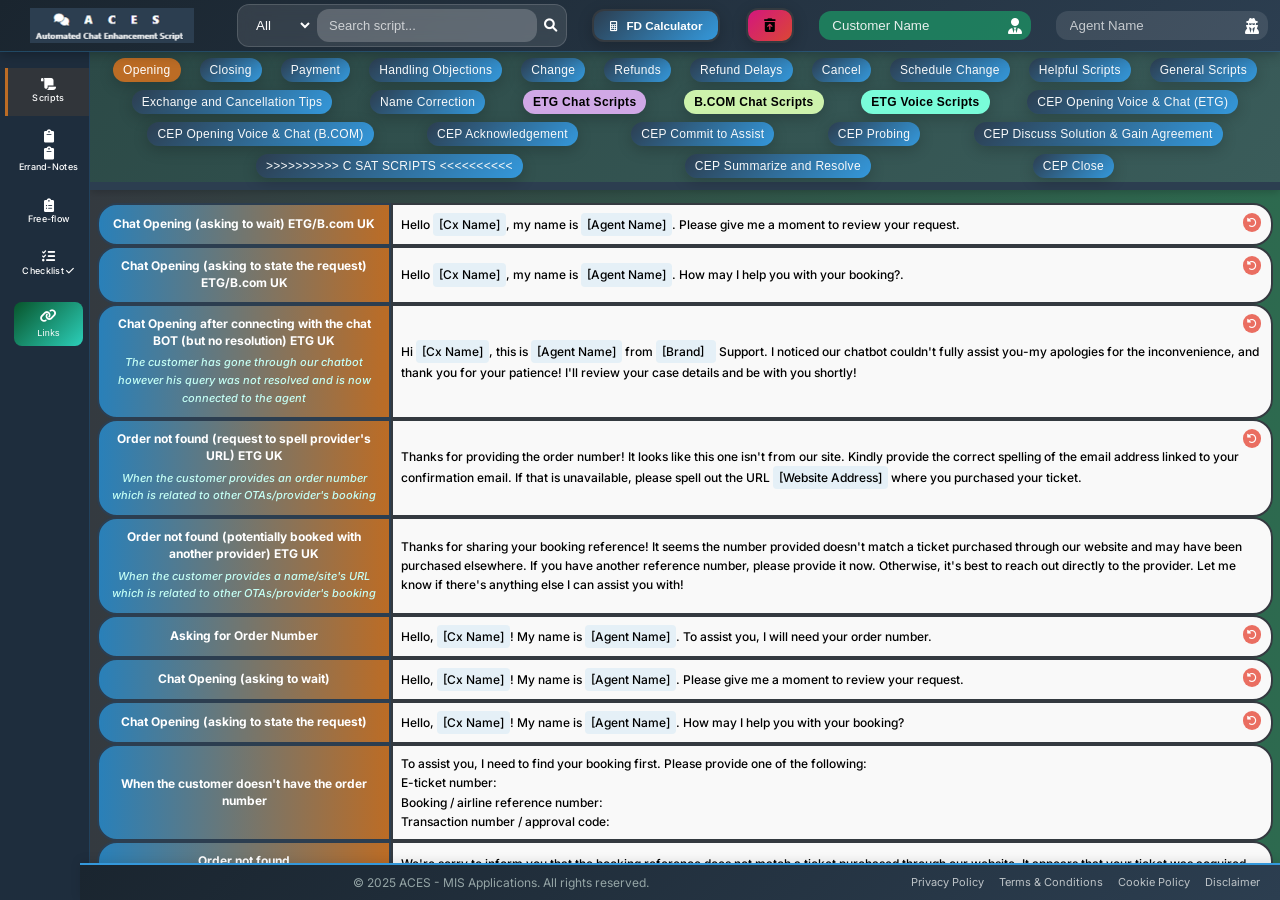
==== index.html @ 8ee5c49c "Update print statement from 'Hello' to 'Goodbye'" ====
<!DOCTYPE html>
<html lang="en">
<head>
    <meta charset="UTF-8">
    <meta name="viewport" content="width=device-width, initial-scale=1.0">
    <meta name="google-adsense-account" content="ca-pub-6978764838614552">
    <link rel="stylesheet" href="app-style.css">
    <link rel="stylesheet" href="errands-style.css">
    <link rel="stylesheet" href="links-style.css">
    <link href="https://cdnjs.cloudflare.com/ajax/libs/font-awesome/6.0.0-beta3/css/all.min.css" rel="stylesheet">
    <title>A C E S</title>
    <style>
        /* AdSense Integration Styles */
        .ad-container {
            display: none; /* Initially hidden */
            justify-content: center;
            align-items: center;
            margin: 0;
            padding: 0;
            background: transparent;
            border: none;
            transition: all 0.3s ease;
        }

        .ad-container.visible {
            display: flex; /* Show when ads are loaded */
            margin: 10px 0;
            padding: 5px;
            background: rgba(255, 255, 255, 0.05);
            border-radius: 8px;
            border: 1px solid rgba(255, 255, 255, 0.1);
        }

        .ad-container.header-ad {
            background: rgba(44, 62, 80, 0.5);
            margin: 0;
            padding: 5px;
        }

        .ad-container.sidebar-ad {
            margin: 15px 5px;
            background: rgba(44, 62, 80, 0.3);
            border-radius: 12px;
        }

        .ad-container.content-ad {
            margin: 20px 0;
            background: rgba(255, 255, 255, 0.02);
            border: 1px solid rgba(255, 255, 255, 0.05);
        }

        .ad-placeholder {
            width: 100%;
            height: 90px;
            background: linear-gradient(45deg, #2c3e50, #34495e);
            border-radius: 4px;
            display: flex;
            align-items: center;
            justify-content: center;
            color: rgba(255, 255, 255, 0.6);
            font-size: 12px;
            text-align: center;
        }

        .ad-placeholder.banner {
            height: 90px;
        }

        .ad-placeholder.square {
            height: 250px;
            max-width: 300px;
        }

        .ad-placeholder.mobile-banner {
            height: 50px;
        }

        /* Loading state for ads */
        .ad-container.loading {
            display: flex;
            opacity: 0.5;
        }

        .ad-container.error {
            display: none !important;
        }

        /* Footer Styles */
        .site-footer {
            position: fixed;
            bottom: 0;
            left: 80px; /* Same width as sidebar */
            right: 0;
            background: linear-gradient(135deg, #1a252f, #2c3e50);
            color: #ecf0f1;
            border-top: 2px solid #3498db;
            z-index: 50;
            box-shadow: 0 -2px 10px rgba(0, 0, 0, 0.1);
        }

        .footer-bottom {
            padding: 8px 20px;
            text-align: center;
            color: #95a5a6;
            font-size: 12px;
            display: flex;
            justify-content: space-between;
            align-items: center;
            flex-wrap: wrap;
            gap: 10px;
        }

        .footer-bottom .copyright {
            flex: 1;
            min-width: 200px;
        }

        .footer-bottom .legal-links {
            display: flex;
            gap: 15px;
            flex-wrap: wrap;
        }

        .footer-bottom .legal-links a {
            color: #bdc3c7;
            text-decoration: none;
            font-size: 11px;
            transition: color 0.3s ease;
            white-space: nowrap;
        }

        .footer-bottom .legal-links a:hover {
            color: #3498db;
        }

        /* Add bottom padding to main content to prevent overlap */
        .main-page {
            padding-bottom: 50px;
        }

        /* Responsive adjustments */
        @media (max-width: 768px) {
            .site-footer {
                left: 0;
            }
            
            .footer-bottom {
                flex-direction: column;
                text-align: center;
                padding: 10px;
            }
            
            .footer-bottom .legal-links {
                justify-content: center;
            }
            
            .main-page {
                padding-bottom: 70px;
            }
            
            .ad-placeholder.square {
                height: 200px;
            }
        }

        /* Side panel ad adjustment */
        .side-panel {
            padding-bottom: 20px;
        }

        /* Content area spacing for ads */
        .main-page {
            position: relative;
        }

        .content-ad-overlay {
            position: fixed;
            bottom: 20px;
            right: 20px;
            z-index: 50;
            background: rgba(44, 62, 80, 0.9);
            padding: 10px;
            border-radius: 8px;
            border: 1px solid rgba(255, 255, 255, 0.1);
            backdrop-filter: blur(10px);
            display: none;
        }

        .content-ad-overlay.visible {
            display: block;
        }

        .content-ad-overlay .close-ad {
            position: absolute;
            top: 5px;
            right: 5px;
            background: none;
            border: none;
            color: white;
            cursor: pointer;
            font-size: 16px;
            width: 20px;
            height: 20px;
            display: flex;
            align-items: center;
            justify-content: center;
        }

        @media (max-width: 768px) {
            .content-ad-overlay {
                position: relative;
                bottom: auto;
                right: auto;
                margin: 10px;
            }
        }
    </style>
    <!-- Google AdSense Auto Ads -->
     <script async src="https://pagead2.googlesyndication.com/pagead/js/adsbygoogle.js?client=ca-pub-6978764838614552"
     crossorigin="anonymous"></script>
</head>
<body>
    <div class="app-container">
        <div class="head-banner">
            <div class="head-logo">
                <img src="Aceslogo.png" alt="Aceslogo">
            </div>
            <div class="searchbar-group">
                <select id="channel-selection">
                    <option value="all">All</option>
                    <option value="chat">Chat</option>
                    <option value="voice">Voice</option>
                </select>
                <input type="text" id="search-input" placeholder="Search script...">
                <button id="search-action">
                    <i class="fa-solid fa-magnifying-glass"></i>
                </button>
            </div>
            <div class="quick-link">
                <button class="fd-calculator-link">
                    <a href="https://fdcalc.netlify.app" target="_blank">
                        <i class="fa-solid fa-calculator"></i>
                        <h3>FD Calculator</h3>
                    </a>
                </button>
            </div>
            <div class="script-canvas-reset">
                <button class="global-script-reset">
                    <i class="fa-solid fa-trash-can-arrow-up"></i>
                </button>
            </div>
            <div class="customer-input">
                <input type="text" id="customer" placeholder="Customer Name">
                <i class="fa-solid fa-user-tie"></i>
            </div>
            <div class="agent-user-input">
                <input type="text" id="user" placeholder="Agent Name">
                <i class="fa-solid fa-user-secret"></i>
            </div>
        </div>
        <main class="app-body">
            <div class="side-panel">
                <div class="nav-item active">
                    <button id="script-page-action">
                        <i class="fa-solid fa-scroll"></i>
                    </button>
                    <h3>Scripts</h3>
                    <div class="nav-tooltip">Scripts</div>
                </div>
                <div class="nav-item">
                    <button id="errands-page-action">
                        <i class="fa-solid fa-clipboard"></i>
                        <i class="fa-solid fa-clipboard"></i>
                    </button>
                    <h3>Errand-Notes</h3>
                    <div class="nav-tooltip">Errands</div>
                </div>
                <div class="nav-item">
                    <button id="notes-page-action">
                        <i class="fa-solid fa-clipboard-list"></i>
                    </button>
                    <h3>Free-flow</h3>
                    <div class="nav-tooltip">Freeflow Notes</div>
                </div>
                <div class="nav-item">
                    <button id="check-list-page-action">
                        <i class="fa-solid fa-list-check"></i>
                    </button>
                    <h3>Checklist <i class="fa-solid fa-check"></i></h3>
                    <div class="nav-tooltip">Process Checklist</div>
                </div>
                <div class="nav-item">
                    <button id="links-page-action">
                        <i class="fa-solid fa-link"></i>
                        <h3>Links</h3>
                    </button>
                    <div class="nav-tooltip">Links</div>
                </div>
            </div>
            <div class="main-page">
                <!--Freeflow Notes-->
                <div class="sub-page" id="notes-page">
                    <div class="freeflow-header">
                        Freeflow Notes
                    </div>
                    <div class="freeflow-toolbar">
                        <button class="freeflow-tool-btn" id="ff-copy-btn" title="Copy to clipboard"><i class="fa-solid fa-copy"></i> Copy</button>
                        <button class="freeflow-tool-btn" id="ff-download-btn" title="Download as text file"><i class="fa-solid fa-download"></i> Save</button>
                        <button class="freeflow-tool-btn" id="ff-timestamp-btn" title="Insert current time"><i class="fa-solid fa-clock"></i> Timestamp</button>
                        <button class="freeflow-clear-btn" id="ff-clear-btn"><i class="fa-solid fa-trash"></i> Clear</button>
                        <span class="freeflow-char-count" id="ff-char-count">0 characters</span>
                    </div>
                    <div class="freeflow-input">
                        <textarea name="freeflow-textarea" id="ff-txt" placeholder="Your notes here..."></textarea>
                    </div>
                </div>
                <!--Freeflow Notes End-->

                <!--Errands Note-->
                <div class="sub-page" id="errands-page">
                    <div class="errands-header">
                        Errand Notes
                    </div>
                    <div class="twin-form-box">
                        <form class="form-container" aria-labelledby="customer1-heading">
                            <h2 id="customer1-heading" class="customer-heading">Customer 1</h2>
                            <div class="form-area">
                                <div class="input-pair">
                                    <label for="input-edwin-id-1" class="input-label">Edwin Order #: </label>
                                    <input type="text" name="input-edwin-id" id="input-edwin-id-1" placeholder="Edwin Order #" class="input-field">
                                </div>
                                <div class="input-pair">
                                    <label for="input-interaction-id-1" class="input-label">Interaction ID: </label>
                                    <input type="text" name="input-interaction-id" id="input-interaction-id-1" placeholder="Interaction ID" class="input-field" aria-required="true">
                                </div>
                                <div class="input-pair">
                                    <label for="input-cxname-1" class="input-label">Customer Name: </label>
                                    <input type="text" name="input-cxname" id="input-cxname-1" placeholder="Customer Name" class="input-field" aria-required="true">
                                </div>
                                <div class="input-pair">
                                    <label for="input-dpa-1" class="input-label">DPA: </label>
                                    <input type="text" name="input-dpa" id="input-dpa-1" placeholder="DPA" class="input-field">
                                </div>
                                <div class="input-pair">
                                    <label for="input-relationship-1" class="input-label">Relationship: </label>
                                    <input type="text" name="input-relationship" id="input-relationship-1" placeholder="Relationship" class="input-field">
                                </div>
                                <div class="input-pair">
                                    <label for="input-query-1" class="input-label">Query: </label>
                                    <input type="text" name="input-query" id="input-query-1" placeholder="Query" class="input-field">
                                </div>
                                <div class="input-pair">
                                    <label for="input-resolution-1" class="input-label">Resolution: </label>
                                    <input type="text" name="input-resolution" id="input-resolution-1" placeholder="Resolution" class="input-field">
                                </div>
                                <div class="input-pair">
                                    <label for="input-yyrl-1" class="input-label">YY RL/Ticket No. Provided: </label>
                                    <input type="text" name="input-yyrl" id="input-yyrl-1" placeholder="YY RL/Ticket No. Provided" class="input-field">
                                </div>
                                <div class="input-pair">
                                    <label for="input-ghostline-1" class="input-label">Ghostline:</label>
                                    <input type="text" name="input-ghostline" id="input-ghostline-1" placeholder="Ghostline" class="input-field">
                                </div>
                                <div class="input-pair">
                                    <label for="input-validator-1" class="input-label">Validated by:</label>
                                    <input type="text" name="input-validator" id="input-validator-1" placeholder="Validated by" class="input-field">
                                </div>
                            </div>
                            <div class="notes-area">
                                <textarea name="notes" id="notes-1" placeholder="Add your notes here..."></textarea>
                            </div>
                            <div class="form-action">
                                <button type="button" class="copy-button"><i class="fa-solid fa-copy"></i> Copy</button>
                                <button type="button" class="clear-button"><i class="fa-solid fa-trash"></i> Clear</button>
                                <button type="button" class="archive-button"><i class="fa-solid fa-box-archive"></i> Archive</button>
                            </div>
                        </form>
                        <form class="form-container" aria-labelledby="customer2-heading">
                            <h2 id="customer2-heading" class="customer-heading">Customer 2</h2>
                            <div class="form-area">
                                <div class="input-pair">
                                    <label for="input-edwin-id-2" class="input-label">Edwin Order #: </label>
                                    <input type="text" name="input-edwin-id" id="input-edwin-id-2" placeholder="Edwin Order #" class="input-field">
                                </div>
                                <div class="input-pair">
                                    <label for="input-interaction-id-2" class="input-label">Interaction ID: </label>
                                    <input type="text" name="input-interaction-id" id="input-interaction-id-2" placeholder="Interaction ID" class="input-field" aria-required="true">
                                </div>
                                <div class="input-pair">
                                    <label for="input-cxname-2" class="input-label">Customer Name: </label>
                                    <input type="text" name="input-cxname" id="input-cxname-2" placeholder="Customer Name" class="input-field" aria-required="true">
                                </div>
                                <div class="input-pair">
                                    <label for="input-dpa-2" class="input-label">DPA: </label>
                                    <input type="text" name="input-dpa" id="input-dpa-2" placeholder="DPA" class="input-field">
                                </div>
                                <div class="input-pair">
                                    <label for="input-relationship-2" class="input-label">Relationship: </label>
                                    <input type="text" name="input-relationship" id="input-relationship-2" placeholder="Relationship" class="input-field">
                                </div>
                                <div class="input-pair">
                                    <label for="input-query-2" class="input-label">Query: </label>
                                    <input type="text" name="input-query" id="input-query-2" placeholder="Query" class="input-field">
                                </div>
                                <div class="input-pair">
                                    <label for="input-resolution-2" class="input-label">Resolution: </label>
                                    <input type="text" name="input-resolution" id="input-resolution-2" placeholder="Resolution" class="input-field">
                                </div>
                                <div class="input-pair">
                                    <label for="input-yyrl-2" class="input-label">YY RL/Ticket No. Provided: </label>
                                    <input type="text" name="input-yyrl" id="input-yyrl-2" placeholder="YY RL/Ticket No. Provided" class="input-field">
                                </div>
                                <div class="input-pair">
                                    <label for="input-ghostline-2" class="input-label">Ghostline: </label>
                                    <input type="text" name="input-ghostline" id="input-ghostline-2" placeholder="Ghostline" class="input-field">
                                </div>
                                <div class="input-pair">
                                    <label for="input-validator-2" class="input-label">Validated by: </label>
                                    <input type="text" name="input-validator" id="input-validator-2" placeholder="Validated by" class="input-field">
                                </div>
                            </div>
                            <div class="notes-area">
                                <textarea name="notes" id="notes-2" placeholder="Add your notes here..."></textarea>
                            </div>
                            <div class="form-action">
                                <button type="button" class="copy-button"><i class="fa-solid fa-copy"></i> Copy</button>
                                <button type="button" class="clear-button"><i class="fa-solid fa-trash"></i> Clear</button>
                                <button type="button" class="archive-button"><i class="fa-solid fa-box-archive"></i> Archive</button>
                            </div>
                        </form>
                    </div>
                    <!-- Content Ad -->
                        <div class="ad-container content-ad" id="notes-content-ad">
                            <ins class="adsbygoogle"
                                style="display:inline-block;width:728px;height:90px"
                                data-ad-client="ca-pub-6978764838614552"
                                data-ad-slot="3456789012"></ins>
                        </div>
                    
                    <div class="archived-errands-section">
                        <div class="archive-header">
                            <h3>Archived Errands</h3>
                            <div class="archive-actions">
                                <button id="copy-all-btn" class="archive-action-btn">
                                    <i class="fa-solid fa-copy"></i> Copy All
                                </button>
                                <button id="download-excel-btn" class="archive-action-btn">
                                    <i class="fa-solid fa-file-excel"></i> Download Excel
                                </button>
                                <button id="clear-archive-btn" class="archive-action-btn">
                                    <i class="fa-solid fa-trash-can"></i> Clear Archive
                                </button>
                            </div>
                        </div>
                        <div class="archived-table-container">
                            <table id="archived-errands-table">
                                <thead>
                                    <tr>
                                        <th>Edwin ID</th>
                                        <th>Interaction ID</th>
                                        <th>Customer Name</th>
                                        <th>DPA</th>
                                        <th>Relationship</th>
                                        <th>Query</th>
                                        <th>Resolution</th>
                                        <th>YY RL/Ticket</th>
                                        <th>Ghostline</th>
                                        <th>Validated by</th>
                                        <th>Notes</th>
                                        <th>Archived Date</th>
                                        <th>Actions</th>
                                    </tr>
                                </thead>
                                <tbody id="archived-errands-body">
                                    <!-- Archived errands will be added here dynamically -->
                                </tbody>
                            </table>
                            <div id="no-archives-message" class="no-archives-message">No archived errands</div>
                        </div>
                    </div>
                </div>
                <!--Errands Note End-->

                <!--Script Page-->
                <div class="sub-page active" id="script-page">
                    <div class="script-nav-container">
                        <button id="opening-nav" class="nav-btn active">Opening</button>
                    </div>
                    <div class="script-canvas"></div>
                    <div class="no-search-results">
                        <i class="fa-solid fa-magnifying-glass"></i>
                        <p>No matching scripts found</p>
                    </div>
                    <!-- Content Ad -->
                    <div class="ad-container content-ad" id="script-content-ad">
                        <ins class="adsbygoogle"
                             style="display:inline-block;width:728px;height:90px"
                             data-ad-client="ca-pub-6978764838614552"
                             data-ad-slot="5678901234"></ins>
                    </div>
                </div>

                <!--Checklist Page-->
                <div class="sub-page" id="check-list-page">
                    <div class="check-list-nav-container">
                        <button id="Automated Void-nav" class="listnav-btn">Automated Void</button>
                        <button id="Automated Exchange-nav" class="listnav-btn">Automated Exchange</button>
                        <button id="Automated Cancel-nav" class="listnav-btn">Automated Cancel</button>
                        <button id="Manual Void-nav" class="listnav-btn active">Manual Void</button>
                        <button id="Manual Partial Exchange-nav" class="listnav-btn">Manual Partial Exchange</button>
                        <button id="Manual Unused Exchange-nav" class="listnav-btn">Manual Unused Exchange</button>
                        <button id="Manual Cancel-nav" class="listnav-btn">Manual Cancel</button>
                    </div>
                    <div class="checklist-canvas"></div>
                </div>
                
                <div class="sub-page" id="links-page">
                    <div class="links-header">
                        Quick Links
                    </div>
                    <div class="links-container">
                        <div class="links-btn-container">
                            <button class="link-list">
                            <a href="https://forms.office.com/Pages/ResponsePage.aspx?id=--z4I5BqwkaWyko2JyG4LK80vquCs1VLubaKa5VOj6lUME5JSjgzUlVOMTE2VTNBQzZRVU1MRjQ4MS4u" target="_blank">
                                <i class="fa-solid fa-user-plus"></i>
                                <h3>Support Placement / Transfer Tracker</h3>
                            </a>
                            </button>
                            <button class="link-list">
                            <a href="https://forms.office.com/r/w3s76mAvUE" target="_blank">
                                <i class="fa-solid fa-toolbox"></i>
                                <h3>First Touch and Manual Transaction tracker</h3>
                            </a>
                            </button>
                            <button class="link-list">
                            <a href="https://forms.office.com/Pages/ResponsePage.aspx?id=--z4I5BqwkaWyko2JyG4LK80vquCs1VLubaKa5VOj6lUMlNXMFM5VEIyWVIxVVdSNk1LRkZOR09RNi4u" target="_blank">
                                <i class="fa-solid fa-stopwatch"></i>
                                <h3><strong>(Supervisor Only)</strong> 6th-7th Day OT per Week Tracker</h3>
                            </a>
                            </button>
                            <button class="link-list">
                            <a href="https://forms.office.com/r/N71Lh4Ve3J" target="_blank">
                                <i class="fa-solid fa-eraser"></i>
                                <h3>Daily Void Tracker</h3>
                            </a>
                            </button>
                        </div>
                    </div>
                </div>
            </div>
        </main>

        <!-- Site Footer -->
        <footer class="site-footer">
            <div class="footer-bottom">
                <div class="copyright">
                    &copy; 2025 ACES - MIS Applications. All rights reserved.
                </div>
                <div class="legal-links">
                    <a href="privacy-policy.html" target="_blank">Privacy Policy</a>
                    <a href="terms-conditions.html" target="_blank">Terms & Conditions</a>
                    <a href="cookie-policy.html" target="_blank">Cookie Policy</a>
                    <a href="adsense-disclaimer.html" target="_blank">Disclaimer</a>
                </div>
            </div>
        </footer>
    </div>

    <!-- Dynamic Ad Management Script -->
    <script>
        class AdManager {
            constructor() {
                this.adContainers = [];
                this.observerConfig = {
                    childList: true,
                    subtree: true,
                    attributes: true,
                    attributeFilter: ['data-ad-status']
                };
                this.init();
            }

            init() {
                // Wait for DOM to be fully loaded
                if (document.readyState === 'loading') {
                    document.addEventListener('DOMContentLoaded', () => this.setupAdManagement());
                } else {
                    this.setupAdManagement();
                }
            }

            setupAdManagement() {
                // Find all ad containers
                this.adContainers = document.querySelectorAll('.ad-container');
                
                // Setup observers for each ad container
                this.adContainers.forEach(container => {
                    this.setupAdObserver(container);
                });

                // Initialize AdSense ads
                this.initializeAds();

                // Setup mobile ad functionality
                this.setupMobileAds();
            }

            setupAdObserver(container) {
                const observer = new MutationObserver((mutations) => {
                    this.handleAdMutation(container, mutations);
                });

                observer.observe(container, this.observerConfig);

                // Also check for content immediately
                setTimeout(() => this.checkAdContent(container), 1000);
            }

            handleAdMutation(container, mutations) {
                let shouldCheck = false;
                
                mutations.forEach(mutation => {
                    if (mutation.type === 'childList' && mutation.addedNodes.length > 0) {
                        shouldCheck = true;
                    }
                    if (mutation.type === 'attributes' && mutation.attributeName === 'data-ad-status') {
                        shouldCheck = true;
                    }
                });

                if (shouldCheck) {
                    setTimeout(() => this.checkAdContent(container), 500);
                }
            }

            checkAdContent(container) {
                const adElement = container.querySelector('.adsbygoogle');
                
                if (!adElement) {
                    this.hideAdContainer(container);
                    return;
                }

                // Check if ad has been filled
                const isAdFilled = this.isAdFilled(adElement);
                
                if (isAdFilled) {
                    this.showAdContainer(container);
                } else {
                    // Check again after a delay for slower loading ads
                    setTimeout(() => {
                        if (this.isAdFilled(adElement)) {
                            this.showAdContainer(container);
                        } else {
                            this.hideAdContainer(container);
                        }
                    }, 2000);
                }
            }

            isAdFilled(adElement) {
                // Multiple checks to determine if ad is filled
                
                // Check if AdSense has marked it as filled
                if (adElement.getAttribute('data-ad-status') === 'filled') {
                    return true;
                }

                // Check if there are child elements (indicating ad content)
                if (adElement.children.length > 0) {
                    return true;
                }

                // Check if element has been given height by AdSense
                const computedStyle = window.getComputedStyle(adElement);
                const height = parseInt(computedStyle.height);
                if (height > 0) {
                    return true;
                }

                // Check for iframe (common for AdSense ads)
                if (adElement.querySelector('iframe')) {
                    return true;
                }

                // Check if innerHTML has been populated
                if (adElement.innerHTML.trim() !== '') {
                    return true;
                }

                return false;
            }

            showAdContainer(container) {
                container.classList.add('visible');
                container.classList.remove('error', 'loading');
                console.log('Showing ad container:', container.id);
            }

            hideAdContainer(container) {
                container.classList.remove('visible', 'loading');
                container.classList.add('error');
                console.log('Hiding ad container:', container.id);
            }

            initializeAds() {
                // Push ads to AdSense queue
                const ads = document.querySelectorAll('.adsbygoogle');
                
                ads.forEach((ad, index) => {
                    // Add loading state
                    const container = ad.closest('.ad-container');
                    if (container) {
                        container.classList.add('loading');
                    }

                    // Initialize AdSense ad
                    try {
                        (adsbygoogle = window.adsbygoogle || []).push({});
                    } catch (error) {
                        console.warn('AdSense initialization failed for ad', index, error);
                        if (container) {
                            this.hideAdContainer(container);
                        }
                    }
                });

                // Set up a global check after all ads should have loaded
                setTimeout(() => {
                    this.performFinalAdCheck();
                }, 5000);
            }

            performFinalAdCheck() {
                this.adContainers.forEach(container => {
                    if (!container.classList.contains('visible')) {
                        this.checkAdContent(container);
                    }
                });
            }

            setupMobileAds() {
                const floatingAd = document.getElementById('floating-ad');
                if (!floatingAd) return; // Prevent crash if element doesn't exist
                
                if (window.innerWidth <= 768) {
                    setTimeout(() => {
                        const adElement = floatingAd.querySelector('.adsbygoogle');
                        if (adElement && this.isAdFilled(adElement)) {
                            floatingAd.classList.add('visible');
                        }
                    }, 5000);
                }

                // Handle window resize
                window.addEventListener('resize', () => {
                    if (window.innerWidth > 768) {
                        floatingAd.classList.remove('visible');
                    } else if (!floatingAd.classList.contains('visible')) {
                        const adElement = floatingAd.querySelector('.adsbygoogle');
                        if (adElement && this.isAdFilled(adElement)) {
                            setTimeout(() => {
                                floatingAd.classList.add('visible');
                            }, 1000);
                        }
                    }
                });
            }
        }

        // Initialize Ad Manager
        const adManager = new AdManager();

        // Additional AdSense event listeners
        window.addEventListener('load', () => {
            // Check for AdSense specific events
            if (window.adsbygoogle) {
                // Monitor for AdSense fills
                const originalPush = window.adsbygoogle.push;
                window.adsbygoogle.push = function(ad) {
                    const result = originalPush.call(this, ad);
                    
                    // Trigger ad check after AdSense processes
                    setTimeout(() => {
                        adManager.performFinalAdCheck();
                    }, 1000);
                    
                    return result;
                };
            }
        });

        // Fallback for very slow connections
        setTimeout(() => {
            adManager.performFinalAdCheck();
        }, 10000);

        // Close floating ad function
        function closeFloatingAd() {
            document.getElementById('floating-ad').classList.remove('visible');
        }

    </script>

    <script src="script.js" defer></script>
    <script src="copy-functions.js" defer></script>
    <script src="scripts-data.js" defer></script>
    <script src="sync-inputs.js" defer></script>
    <script src="errands-page.js"></script>
    <script src="links-page.js" defer></script>
    <script src="checklist-data.js" defer></script>
    <script src="checklistcontrol.js" defer></script>
</body>

</html>
---- app-style.css ----
@import url('https://fonts.googleapis.com/css2?family=Inter:wght@300;400;500;600;700&display=swap');

:root {
    --primary-color: #2d6a4f;
    --secondary-color: #343a40;
    --background-color: #f8f9fa;
    --text-color: #1b4332;
    --white: #ffffff;
    --shadow: 0 2px 4px rgba(0,0,0,0.1);
    --transition: all 0.3s ease;
    --script-header-bck: linear-gradient(to right, #2980b9, #BC6C25);
    
    /* New Variables */
    --sidebar-width: 90px;
    --header-height: 52px;
    --accent-amber: #BC6C25;
    --accent-blue: #3498db;
    --sidebar-bg: #1e2d3d;
    --nav-active-bg: rgba(188,108,37,0.15);
}

* { margin: 0; padding: 0; box-sizing: border-box; }

body {
    font-family: 'Inter', -apple-system, BlinkMacSystemFont, 'Segoe UI', sans-serif;
    background: var(--background-color);
    line-height: 1.6;
    color: var(--text-color);
    overflow-y: scroll;
}

.app-container { min-height: 100vh; max-width: 100vw; margin: 0 auto; }

.head-banner {
    display: flex;
    justify-content: space-between;
    left: 0;
    align-items: center;
    background: linear-gradient(135deg, #1a252f, #2c3e50);
    height: 52px;
    color: var(--white);
    position: sticky;
    top: 0px;
    z-index: 101;
    border-bottom: 1px solid rgba(52,152,219,0.3);
    box-shadow: 0 2px 12px rgba(0,0,0,0.3);
    gap: 8px;
    padding: 0 12px;
}

.head-logo { display: flex; flex-direction: column; align-items: center; width: 200px; }
.head-logo img { height: 36px; object-fit: contain; }
.head-logo h3 { font-size: 14px; font-weight: 900; letter-spacing: 0.5em; }
.head-logo h4 { font-size: 10px; opacity: 0.9; }

.searchbar-group {
    display: flex;
    background: rgba(255, 255, 255, 0.1);
    border-radius: 12px;
    position: relative;
    backdrop-filter: blur(8px);
    border: 1px solid rgba(255,255,255,0.15);
    gap: 4px;
    padding: 4px 6px;
}

#channel-selection {
    background: transparent;
    border: none;
    color: var(--white);
    cursor: pointer;
    border-radius: 12px;
    padding: 0.5rem;
}

#channel-selection option { background: var(--primary-color); color: var(--white); }

#search-input {
    background: rgba(255, 255, 255, 0.2);
    border: none;
    padding: 6px 12px;
    border-radius: 12px;
    color: var(--white);
    width: 220px;
    font-size: 13px;
    transition: width 0.3s ease;
}

#search-input:focus {
    outline: none;
    background: rgba(255,255,255,0.28);
    width: 260px;
}

.search-clear-btn {
    position: absolute;
    right: 45px;
    top: 50%;
    transform: translateY(-50%);
    background: none;
    border: none;
    color: #ffffff;
    cursor: pointer;
    font-size: 14px;
    display: none;
    z-index: 10;
    padding: 5px;
    border-radius: 50%;
    transition: all 0.2s ease;
}

.search-clear-btn:hover { color: #333; background-color: rgba(0,0,0,0.05); }

#search-input::placeholder { color: rgba(255, 255, 255, 0.7); }

#search-action {
    background: transparent;
    border: none;
    color: var(--white);
    cursor: pointer;
    padding: 0 0.2rem;
    transition: var(--transition);
}

#search-action:hover { transform: scale(1.1); }

.quick-link button {
    background: linear-gradient(135deg, #2c3e50, #3498db);
    border: 2px solid var(--secondary-color);
    border-radius: 12px;
    padding: 0.5rem 1rem;
    transition: var(--transition);
    box-shadow: 0 4px 15px rgba(0, 0, 0, 0.2);
}

.quick-link a {
    color: var(--white);
    text-decoration: none;
    display: flex;
    align-items: center;
    gap: 0.5rem;
    font-size: 10px;
}

.quick-link button:hover { background: var(--primary-color); border: 2px solid var(--primary-color); }

.script-canvas-reset button {
    background: linear-gradient(135deg, #d3167e, #db4734);
    border: 2px solid var(--secondary-color);
    border-radius: 12px;
    padding: 0.5rem 1rem;
    transition: var(--transition);
    box-shadow: 0 4px 15px rgba(0, 0, 0, 0.2);
    color: #000000;
}

.script-canvas-reset button:hover { background: linear-gradient(135deg, #eb0404, #fc0707); color: #ffffff; }

.agent-user-input {
    display: flex; align-items: center; gap: 0.1rem;
    background: rgba(255, 255, 255, 0.1);
    padding: 0.1rem 0.5rem;
    border-radius: 12px;
    border: 1px solid transparent;
    transition: all 0.3s ease;
}
.agent-user-input:focus-within {
    background: rgba(255, 255, 255, 0.15);
    border: 1px solid rgba(52, 152, 219, 0.6);
    box-shadow: 0 0 8px rgba(52, 152, 219, 0.3);
}

.customer-input {
    display: flex; align-items: center; gap: 0.1rem;
    background: rgba(28, 146, 101, 0.76);
    padding: 0.1rem 0.5rem;
    border-radius: 12px;
    border: 1px solid transparent;
    transition: all 0.3s ease;
}
.customer-input:focus-within {
    background: rgba(28, 146, 101, 0.95);
    border: 1px solid rgba(137, 255, 137, 0.6);
    box-shadow: 0 0 8px rgba(137, 255, 137, 0.4);
}

#customer, #user {
    background: transparent;
    border: none;
    color: var(--white);
    padding: 0.3rem;
    outline: none;
}

#user::placeholder { color: rgba(255, 255, 255, 0.7); transition: color 0.3s; }
#user:focus::placeholder { color: rgba(255, 255, 255, 0.9); }

#customer::placeholder { color: rgba(247, 247, 247, 0.932); transition: color 0.3s; }
#customer:focus::placeholder { color: rgba(255, 255, 255, 1); }

.app-body { display: flex; }

.side-panel {
    position: sticky;
    width: 90px;
    background: #1e2d3d;
    display: flex;
    flex-direction: column;
    height: calc(100vh - 52px);
    top: 52px;
    border-right: 1px solid rgba(52,152,219,0.2);
    gap: 4px;
    padding-top: 16px;
}

.nav-item {
    justify-content: center;
    color: var(--white);
    cursor: pointer;
    margin-left: 5px;
    position: relative;
    align-items: center;
    border-left: 3px solid transparent;
    padding: 10px 6px;
    transition: border-color 0.2s, background 0.2s;
}

.nav-item #links-page-action {
    background: linear-gradient(135deg, #08552b, #2ccfba);
    border-radius: 8px;
    padding: 8px;
}

.nav-item h3 { font-size: 9px; font-weight: 500; letter-spacing: 0.3px; text-align: center; }

.nav-item.active {
    background: rgba(188,108,37,0.12);
    border-left-color: #BC6C25;
    border-radius: 0;
}

.nav-item:hover {
    background: rgba(255,255,255,0.07);
    border-left-color: rgba(188,108,37,0.5);
    border-radius: 0;
}

.nav-item button {
    background: transparent;
    border: none;
    color: var(--white);
    cursor: pointer;
    width: 100%;
    display: flex;
    flex-direction: column;
    align-items: center;
    gap: 4px;
}

.nav-tooltip {
    position: fixed;
    left: -9999px;
    color: #ffffff;
    padding: 0.25rem 0.75rem;
    border-radius: 12px;
    font-weight: 500;
    letter-spacing: 0.5px;
    white-space: nowrap;
    pointer-events: none;
    opacity: 0;
    transform: translateX(-10px);
    transition: all 0.3s ease;
    z-index: 1000;
    background: linear-gradient(135deg, #1a252f 0%, #2c3e50 100%);
    border: 1px solid rgba(52,152,219,0.4);
    box-shadow: 0 8px 24px rgba(0,0,0,0.4);
    font-size: 0.8rem;
}

.nav-tooltip::before {
    content: '';
    position: absolute;
    left: -6px;
    top: 50%;
    transform: translateY(-50%);
    border-width: 6px;
    border-style: solid;
    border-color: transparent #2c3e50 transparent transparent;
    z-index: 1000;
}

.nav-tooltip.visible { opacity: 1; transform: translateX(0); z-index: 1000; }

.main-page {
    flex: 1;
    background: linear-gradient(to right, var(--secondary-color), var(--primary-color));
    height: calc(100vh - 52px); 
    overflow-y: auto;
    padding-bottom: 50px;
}

.sub-page { display: none; }
.sub-page.active { display: block; }

.script-nav-container {
    justify-content: space-evenly;
    padding: 4px 10px 2px 10px;
    display: flex;
    gap: 0.25rem;
    margin-bottom: 0.5rem;
    border-bottom: 8px solid #2c3e50;
    position: sticky;
    flex-wrap: wrap;
    z-index: 100;
    flex: 1;
    background: linear-gradient(135deg, #2c4a47, #3a5c5a);
    top: 0;
    box-shadow: 0 2px 8px rgba(0,0,0,0.2);
}

.script-nav-container button {
    font-size: 12px;
    border: none;
    border-radius: 12px;
    background: linear-gradient(135deg, #2c3e50, #3498db);
    box-shadow: 0 4px 15px rgba(0, 0, 0, 0.2);
    color: var(--background-color);
    cursor: pointer;
    transition: var(--transition);
    letter-spacing: 0.3px;
    padding: 5px 10px;
    margin: 2px;
}

.script-nav-container button.active { background: #BC6C25; color: var(--white); }
.script-nav-container button:hover:not(.active) { background: var(--secondary-color); color: var(--white); }

.script-canvas { background: transparent; }

.script-module { display: none; }
.script-module.active {
    display: grid;
    grid-template-columns: 1fr 3fr;
    padding: 5px;
    margin: 2px;
    border-radius: 8px;
}

.script-title-chat { display: none; }
.script-title-chat.active {
    grid-column: 1;
    display: flex;
    flex-direction: column;
    border: 2px solid #2c3e50;
    background: linear-gradient(to right, #2980b9, #BC6C25);
    border-radius: 20px 0 0 20px;
    padding: 10px;
    text-align: center;
    justify-content: space-around;
    color: #ffffff;
    font-size: 12px;
}

.script-title-chat p { font-size: 11px; font-weight: 500; font-style: italic; padding-top: 5px; color: #c5fff5; }
.script-title-chat h4 { font-size: 12px; font-weight: 700; line-height: 1.4; }

.script-title-voice { display: none; }
.script-title-voice.active {
    grid-column: 1;
    display: flex;
    flex-direction: column;
    border: 2px solid #2c3e50;
    background: linear-gradient(to right, #2980b9, #BC6C25);
    border-radius: 20px 0 0 20px;
    padding: 12px;
    text-align: center;
    justify-content: space-around;
    color: #ffffff;
    font-size: 11px;
}

.script-title-voice p { font-size: 10px; font-style: italic; padding-top: 5px; color: #ffffff; font-weight: 400; }
.script-title-voice h4 { font-size: 12px; font-weight: 700; line-height: 1.4; }

.script-card-sub { display: none; }
.script-card-sub.active {
    grid-column: 2;
    display: flex;
    flex-direction: column;
    background: transparent;
}

.card-module {
    border-radius: 0 20px 20px 0;
    flex-grow: 1;
    text-align: left;
    gap: 2px;
    border: 2px solid #343a40;
    background: #ffffff;
    padding: 8px 15px 8px 8px;
    font-size: 12px;
    font-weight: 500;
    color: #000000;
    align-content: center;
}

.card-module:hover { transform: translateX(5px); }

.freeflow-header {
    padding: 4px 10px 2px 10px;
    gap: 0.5rem;
    margin-bottom: 0.5rem;
    border-bottom: 8px solid #2c3e50;
    position: sticky;
    text-align: center;
    color: #ffffff;
    font-size: 14px;
    vertical-align: middle;
    top: 0;
    background: #3a5c5a;
}

.freeflow-toolbar { 
    display: flex; 
    justify-content: flex-start; 
    align-items: center; 
    gap: 8px;
    padding: 8px 16px; 
    background: #2c3e50; 
    border-bottom: 1px solid rgba(255,255,255,0.08); 
    position: sticky;
    top: 31px;
    z-index: 99;
}
.freeflow-char-count { font-size: 11px; color: rgba(255,255,255,0.5); margin-left: auto; }

.freeflow-tool-btn {
    background: linear-gradient(135deg, #34495e, #2c3e50);
    color: white; 
    border: 1px solid rgba(255,255,255,0.1); 
    border-radius: 6px; 
    padding: 6px 12px; 
    font-size: 11px; 
    cursor: pointer; 
    transition: all 0.2s ease; 
    display: flex;
    align-items: center;
    gap: 6px;
}
.freeflow-tool-btn:hover {
    background: #3498db;
    border-color: #3498db;
    transform: translateY(-1px);
    box-shadow: 0 2px 8px rgba(0,0,0,0.2);
}

.freeflow-clear-btn { 
    background: linear-gradient(135deg, #e74c3c, #c0392b); 
    color: white; 
    border: 1px solid rgba(255,255,255,0.1); 
    border-radius: 6px; 
    padding: 6px 12px; 
    font-size: 11px; 
    cursor: pointer; 
    transition: all 0.2s ease; 
    display: flex;
    align-items: center;
    gap: 6px;
}
.freeflow-clear-btn:hover { 
    background: #c0392b; 
    transform: translateY(-1px);
    box-shadow: 0 2px 8px rgba(0,0,0,0.2);
}

.freeflow-input { 
    display: flex;
    flex-direction: column;
    padding: 16px;
    height: calc(100vh - 140px);
}
.freeflow-input textarea {
    background: #ffffff;
    width: 100%;
    height: 100%;
    padding: 15px;
    border-radius: 8px;
    color: #000000;
    font-size: 14px;
    resize: none;
    border: 2px solid rgba(52,152,219,0.3);
    outline: none;
    box-shadow: 0 4px 15px rgba(0,0,0,0.05);
    font-family: inherit;
    line-height: 1.6;
}
.freeflow-input textarea:focus {
    border-color: #3498db;
    box-shadow: 0 4px 20px rgba(52,152,219,0.15);
}

.freeflow-input ::placeholder { color: #000000; }

.check-list-nav-container {
    padding: 4px 10px 2px 10px;
    display: flex;
    gap: 0.5rem;
    border-bottom: 8px solid #2c3e50;
    position: sticky;
    flex-wrap: wrap;
    z-index: 101;
    flex: 1;
    background: linear-gradient(135deg, #2c4a47, #3a5c5a);
    top: 0;
    box-shadow: 0 2px 8px rgba(0,0,0,0.2);
}

.check-list-nav-container button {
    font-size: 12px;
    border: none;
    border-radius: 12px;
    background: linear-gradient(135deg, #2c3e50, #3498db);
    box-shadow: 0 4px 15px rgba(0, 0, 0, 0.2);
    color: var(--background-color);
    cursor: pointer;
    transition: var(--transition);
    padding: 6px;
    margin: 2px;
}

#Automated\ Void-nav, #Automated\ Exchange-nav, #Automated\ Cancel-nav { background: #02a14a; }

.check-list-nav-container button.active { background: #BC6C25; color: var(--white); }
.check-list-nav-container button:hover:not(.active) { background: var(--secondary-color); color: var(--white); }

.checklist-canvas {
    width: 100%;
    padding: 10px;
    border-radius: 10px;
    box-shadow: 0 2px 8px rgba(0, 0, 0, 0.05);
}

.checklist-module { display: none; width: 100%; }
.checklist-module.active { display: block; animation: fadeIn 0.3s ease-in-out; }

.checklist-header {
    display: flex;
    justify-content: space-between;
    align-items: center;
    margin-bottom: 5px;
    background: #3498db;
    padding: 5px;
    border: 2px solid #3498db;
    border-radius: 8px;
}

.checklist-header h3 { font-size: 14px; color: #ffffff; font-weight: 600; }

.reset-checklist {
    background-color: #e7881c;
    border: 1px solid #e7881c;
    border-radius: 4px;
    padding: 3px 8px;
    cursor: pointer;
    transition: all 0.2s ease;
    display: flex;
    align-items: center;
    color: #ffffff;
    font-size: 12px;
}

.reset-checklist:hover { background-color: #fa1909; }
.reset-checklist i { color: #ffffff; }

.checklist-table {
    width: 100%;
    border-collapse: collapse;
    margin-bottom: 20px;
    box-shadow: 0 1px 4px rgba(0, 0, 0, 0.1);
    border-radius: 5px;
    overflow: hidden;
    color: #ffffff;
}

.checklist-table th {
    background-color: #4682B4;
    color: white;
    padding: 6px 10px;
    font-size: 12px;
    text-align: center;
    font-weight: 500;
    border: 2px solid #000000;
}

.checklist-table td {
    padding: 3px 5px;
    border: 1px solid #000000;
    text-align: center;
    background: #ffffff;
    color: #000000;
}

.checklist-table tr:hover { background-color: #cfcd3a; color: #d9ff00; }

.checkbox-column, .checkbox-cell { text-align: center; }
.step-checkbox { width: 18px; height: 18px; cursor: pointer; }
.step-title { font-weight: 500; }

.completed-step td { background: rgba(40,168,8,0.85) !important; color: white; text-decoration: line-through; }
.completed-step .important-text { background: rgba(40,168,8,0.85); }
.completed-step .step-title { background: rgba(40,168,8,0.85); }

.amadeus-content p, .sabre-content p { margin: 0; padding: 2px 0; font-family: monospace; }

.links-btn-container { align-content: center; }

@keyframes fadeIn {
    from { opacity: 0; transform: translateY(10px); }
    to { opacity: 1; transform: translateY(0); }
}

.listnav-btn {
    padding: 8px 15px;
    margin: 0 5px 10px 0;
    border: none;
    border-radius: 4px;
    background-color: #f0f0f0;
    cursor: pointer;
    transition: all 0.2s ease;
}

.listnav-btn:hover { background-color: #e0e0e0; }
.listnav-btn.active { background-color: #4682B4; color: white; }

.check-list-nav-container { display: flex; flex-wrap: wrap; padding-bottom: 10px; }

.no-search-results { display: none; text-align: center; padding: 40px 20px; color: rgba(255,255,255,0.6); font-size: 16px; }
.no-search-results.visible { display: flex; flex-direction: column; align-items: center; gap: 12px; }
.no-search-results i { font-size: 48px; opacity: 0.4; }

@media (max-width: 768px) {
    .checklist-table { display: block; overflow-x: auto; }
    .checklist-header { flex-direction: column; align-items: flex-start; gap: 10px; }
    .reset-checklist { align-self: flex-end; }
}
---- errands-style.css ----
@import url('https://fonts.googleapis.com/css2?family=Inter:wght@300;400;500;600;700&display=swap');

:root {
    --primary-color: #2d6a4f;
    --secondary-color: #343a40;
    --background-color: #f8f9fa;
    --text-color: #1b4332;
    --white: #ffffff;
    --shadow: 0 2px 8px rgba(0,0,0,0.15);
    --shadow-lg: 0 8px 24px rgba(0,0,0,0.2);
    --transition: all 0.3s ease;
    --accent-amber: #BC6C25;
    --accent-blue: #3498db;
    --accent-green: #2d6a4f;
}

/* ── Errands Header ── */
.errands-header {
    padding: 8px 16px;
    gap: 0.5rem;
    background: linear-gradient(135deg, #2c4a47, #3a5c5a);
    color: var(--white);
    font-weight: 600;
    font-size: 14px;
    letter-spacing: 0.5px;
    text-align: center;
    border-bottom: 3px solid var(--accent-amber);
    position: sticky;
    top: 0;
    z-index: 100;
    box-shadow: 0 2px 8px rgba(0,0,0,0.2);
}

/* ── Twin Form Layout ── */
.twin-form-box {
    display: grid;
    grid-template-columns: 1fr 1fr;
    gap: 16px;
    padding: 16px;
    background: linear-gradient(135deg, #1e2d3d, #2d3d30);
}

.form-container {
    background: #1e2d3d;
    border-radius: 14px;
    box-shadow: var(--shadow-lg);
    padding: 16px;
    display: flex;
    flex-direction: column;
    height: 100%;
    border: 1px solid rgba(52, 152, 219, 0.2);
    transition: border-color 0.3s ease;
}

.form-container:focus-within {
    border-color: rgba(52, 152, 219, 0.5);
}

/* ── Customer Heading ── */
.customer-heading {
    font-size: 15px;
    color: white;
    margin-bottom: 12px;
    padding: 8px 12px;
    text-align: center;
    background: linear-gradient(135deg, #2c4a47, #3a5c5a);
    border-radius: 10px;
    border: 2px solid var(--accent-blue);
    cursor: pointer;
    user-select: none;
    transition: background 0.2s ease;
    display: flex;
    align-items: center;
    justify-content: center;
    gap: 8px;
    font-weight: 600;
}

.customer-heading::after {
    content: '▾';
    font-size: 12px;
    opacity: 0.7;
    transition: transform 0.2s ease;
}

.customer-heading:hover {
    background: linear-gradient(135deg, #3a5c5a, #4a6c6a);
}

/* ── Form Fields ── */
.form-area {
    display: flex;
    flex-direction: column;
    gap: 5px;
    flex: 1;
}

.input-pair {
    display: flex;
    flex-direction: row;
    align-items: center;
    gap: 6px;
    background: rgba(0,0,0,0.25);
    border: 1px solid rgba(52,152,219,0.2);
    border-radius: 8px;
    padding: 5px 8px;
    transition: border-color 0.2s ease;
}

.input-pair:focus-within {
    border-color: rgba(52,152,219,0.6);
    background: rgba(52,152,219,0.06);
}

.input-label {
    font-size: 11px;
    font-weight: 600;
    color: rgba(255,255,255,0.75);
    width: 110px;
    flex-shrink: 0;
    letter-spacing: 0.2px;
}

.input-field {
    padding: 5px 10px;
    border: 1px solid rgba(0,0,0,0.2);
    border-radius: 7px;
    font-size: 12px;
    font-family: 'Inter', sans-serif;
    transition: var(--transition);
    width: 100%;
    background-color: rgba(255,255,255,0.95);
    color: #1a1a2e;
    font-weight: 500;
}

.input-field::placeholder {
    color: #aaa;
    font-style: italic;
}

.input-field:focus {
    outline: none;
    background: #ffffff;
    box-shadow: 0 0 0 2px rgba(52,152,219,0.3);
    border-color: var(--accent-blue);
}

/* ── Notes Textarea ── */
.notes-area {
    margin-top: 12px;
    display: flex;
    flex-grow: 1;
}

.notes-area textarea {
    min-height: 120px;
    width: 100%;
    padding: 10px 12px;
    border: 1px solid rgba(52,152,219,0.25);
    border-radius: 10px;
    font-family: 'Inter', sans-serif;
    font-size: 13px;
    resize: vertical;
    background: rgba(255,255,255,0.95);
    color: #1a1a2e;
    transition: border-color 0.2s, box-shadow 0.2s;
}

.notes-area textarea:focus {
    border-color: var(--accent-blue);
    outline: none;
    box-shadow: 0 0 0 2px rgba(52,152,219,0.2);
}

/* ── Form Action Buttons ── */
.form-action {
    display: flex;
    gap: 8px;
    margin-top: 12px;
    flex-wrap: wrap;
}

.copy-button, .clear-button, .archive-button {
    padding: 7px 14px;
    border: none;
    border-radius: 8px;
    font-size: 12px;
    font-weight: 600;
    font-family: 'Inter', sans-serif;
    cursor: pointer;
    display: flex;
    align-items: center;
    gap: 5px;
    transition: transform 0.15s ease, box-shadow 0.15s ease, opacity 0.15s ease;
    letter-spacing: 0.3px;
}

.copy-button {
    background: linear-gradient(135deg, #2980b9, var(--accent-blue));
    color: white;
    box-shadow: 0 2px 8px rgba(41,128,185,0.35);
}

.clear-button {
    background: linear-gradient(135deg, #c0392b, #e74c3c);
    color: white;
    box-shadow: 0 2px 8px rgba(231,76,60,0.35);
}

.archive-button {
    background: linear-gradient(135deg, #d68910, #f39c12);
    color: white;
    margin-left: auto;
    box-shadow: 0 2px 8px rgba(243,156,18,0.35);
}

.copy-button:hover, .clear-button:hover, .archive-button:hover {
    transform: translateY(-2px);
    box-shadow: 0 6px 16px rgba(0, 0, 0, 0.25);
    opacity: 0.95;
}

.copy-button:active, .clear-button:active, .archive-button:active {
    transform: translateY(0);
}

/* ── Archive Section ── */
.archived-errands-section {
    padding: 16px;
    margin-top: 0;
    background: linear-gradient(135deg, #1e2d3d, #2d3d30);
}

.archive-header {
    display: flex;
    align-items: center;
    justify-content: space-between;
    padding: 10px 16px;
    margin-bottom: 12px;
    border-radius: 10px;
    background: linear-gradient(135deg, #0f3964, #1a4a7a);
    border: 1px solid rgba(52,152,219,0.25);
    box-shadow: 0 2px 8px rgba(0,0,0,0.2);
    flex-wrap: wrap;
    gap: 8px;
}

.archive-header h3 {
    font-size: 15px;
    font-weight: 700;
    color: #ffffff;
    letter-spacing: 0.4px;
}

.archive-actions {
    display: flex;
    gap: 8px;
    align-items: center;
    flex-wrap: wrap;
}

/* Archive action buttons shared style */
.archive-action-btn {
    padding: 6px 12px;
    border: none;
    border-radius: 7px;
    font-size: 11px;
    font-weight: 600;
    font-family: 'Inter', sans-serif;
    cursor: pointer;
    display: flex;
    align-items: center;
    gap: 5px;
    transition: var(--transition);
    letter-spacing: 0.2px;
}

#clear-archive-btn {
    background: linear-gradient(135deg, #c0392b, #e74c3c);
    color: white;
    box-shadow: 0 2px 6px rgba(231,76,60,0.3);
}

#clear-archive-btn:hover {
    background: linear-gradient(135deg, #a93226, #c0392b);
    transform: translateY(-1px);
    box-shadow: 0 4px 12px rgba(231,76,60,0.4);
}

#download-excel-btn {
    background: linear-gradient(135deg, #196f3d, #1a9103);
    color: white;
    box-shadow: 0 2px 6px rgba(26,145,3,0.3);
}

#download-excel-btn:hover {
    background: linear-gradient(135deg, #117a3e, #27ae60);
    transform: translateY(-1px);
    box-shadow: 0 4px 12px rgba(26,145,3,0.4);
}

#copy-all-btn {
    background: linear-gradient(135deg, #0e86d4, #09b4c0);
    color: white;
    box-shadow: 0 2px 6px rgba(9,180,192,0.3);
}

#copy-all-btn:hover {
    background: linear-gradient(135deg, #0c74bb, #09a0aa);
    transform: translateY(-1px);
    box-shadow: 0 4px 12px rgba(9,180,192,0.4);
}

/* ── Archive Table ── */
.archived-table-container {
    background: white;
    border-radius: 12px;
    box-shadow: var(--shadow-lg);
    overflow: hidden;
    overflow-x: auto;
}

#archived-errands-table {
    width: 100%;
    border-collapse: collapse;
    font-size: 12px;
    font-family: 'Inter', sans-serif;
}

#archived-errands-table th {
    padding: 10px 12px;
    text-align: left;
    background: linear-gradient(135deg, #1e3a5f, #2c5282);
    color: white;
    font-weight: 600;
    font-size: 11px;
    letter-spacing: 0.3px;
    border-bottom: 2px solid rgba(52,152,219,0.4);
    position: sticky;
    top: 0;
    white-space: nowrap;
}

#archived-errands-table td {
    padding: 8px 12px;
    text-align: left;
    border-bottom: 1px solid #edf2f7;
    color: #2d3748;
    vertical-align: top;
    max-width: 200px;
    overflow: hidden;
    text-overflow: ellipsis;
    white-space: nowrap;
}

#archived-errands-table tbody tr:nth-child(even) {
    background-color: #f8fafc;
}

#archived-errands-table tbody tr:hover {
    background-color: #ebf8ff;
}

/* ── Table Action Buttons ── */
.restore-btn, .delete-btn {
    padding: 4px 10px;
    border: none;
    border-radius: 6px;
    font-size: 11px;
    font-weight: 600;
    cursor: pointer;
    margin: 2px;
    transition: var(--transition);
    font-family: 'Inter', sans-serif;
}

.restore-btn {
    background: linear-gradient(135deg, #d68910, #f39c12);
    color: white;
}

.restore-btn:hover {
    background: linear-gradient(135deg, #b7770d, #d68910);
    transform: translateY(-1px);
}

.delete-btn {
    background: linear-gradient(135deg, #c0392b, #e74c3c);
    color: white;
}

.delete-btn:hover {
    background: linear-gradient(135deg, #a93226, #c0392b);
    transform: translateY(-1px);
}

/* ── No Archives Message ── */
.no-archives-message {
    text-align: center;
    padding: 32px 20px;
    color: #a0aec0;
    font-style: italic;
    font-size: 13px;
    display: none;
    background: white;
}

/* ── Responsive ── */
@media (max-width: 1200px) {
    .twin-form-box {
        grid-template-columns: 1fr;
    }
}

@media (max-width: 768px) {
    .archive-header {
        flex-direction: column;
        align-items: flex-start;
    }
    .archive-actions {
        width: 100%;
        justify-content: flex-start;
    }
}
---- links-style.css ----
/* Links Page Styling */

.links-header {
    background: linear-gradient(135deg, #2c3e50, #3498db);
    color: white;
    padding: 1rem 2rem;
    font-size: 1.5rem;
    font-weight: 600;
    border-radius: 8px 8px 0 0;
    margin-bottom: 0;
    box-shadow: 0 2px 10px rgba(0, 0, 0, 0.1);
}

.links-container {
    padding: 2rem;
    max-width: 1200px;
    margin: 0 auto;
}

.links-btn-container {
    display: grid;
    grid-template-columns: repeat(auto-fill, minmax(300px, 1fr));
    gap: 1.5rem;
    margin-top: 1rem;
}

.link-list {
    position: relative;
    background: linear-gradient(135deg, #1b7dbe, #024175);
    border: none;
    border-radius: 12px;
    overflow: hidden;
    transition: all 0.3s ease;
    box-shadow: 0 4px 15px rgba(0, 0, 0, 0.1);
    height: 100%;
    width: 100%;
    opacity: 0;
    transform: translateY(20px);
}

.link-list.animate-in {
    opacity: 1;
    transform: translateY(0);
}

.link-list:has(h3 strong) {
    background: linear-gradient(135deg, #8e44ad, #c0392b);
    box-shadow: 0 4px 15px rgba(142, 68, 173, 0.3);
}

.link-list:hover {
    transform: translateY(-5px);
    box-shadow: 0 8px 25px rgba(0, 0, 0, 0.2);
}

.link-list:active {
    transform: translateY(0);
    box-shadow: 0 2px 10px rgba(0, 0, 0, 0.1);
}

.link-list::before {
    content: '';
    position: absolute;
    top: 0;
    left: 0;
    width: 100%;
    height: 100%;
    background: linear-gradient(135deg, #024175 , #1b7dbe);
    opacity: 0;
    transition: opacity 0.3s ease;
    z-index: 1;
}

.link-list:hover::before {
    opacity: 1;
}

.link-list a {
    display: flex;
    align-items: center;
    padding: 1.2rem;
    color: white;
    text-decoration: none;
    position: relative;
    z-index: 2;
    height: 100%;
    width: 100%;
}

.link-list i {
    font-size: 1.5rem;
    margin-right: 1rem;
    transition: transform 0.3s ease;
}

.link-list:hover i {
    transform: scale(1.2);
}

.link-list h3 {
    font-size: 1rem;
    font-weight: 500;
    transition: transform 0.3s ease;
}

.link-list:hover h3 {
    transform: translateX(5px);
}

/* Add a subtle pulse animation for new links */
@keyframes pulse {
    0% { box-shadow: 0 0 0 0 rgba(52, 152, 219, 0.7); }
    70% { box-shadow: 0 0 0 10px rgba(52, 152, 219, 0); }
    100% { box-shadow: 0 0 0 0 rgba(52, 152, 219, 0); }
}

.link-list.new {
    animation: pulse 2s infinite;
}

/* Ripple effect for click feedback */
.ripple-effect {
    position: absolute;
    border-radius: 50%;
    background-color: rgba(255, 255, 255, 0.3);
    transform: scale(0);
    animation: ripple 0.6s linear;
    z-index: 1;
}

@keyframes ripple {
    to {
        transform: scale(4);
        opacity: 0;
    }
}

/* Additional hover state class added by JS */
.link-list.hover-active i {
    transform: scale(1.2);
    color: #ffffff;
}

.link-list.hover-active h3 {
    transform: translateX(5px);
    color: #ffffff;
}

/* Responsive adjustments */
@media (max-width: 768px) {
    .links-btn-container {
        grid-template-columns: repeat(auto-fill, minmax(250px, 1fr));
    }
    
    .links-container {
        padding: 1rem;
    }
}

@media (max-width: 480px) {
    .links-btn-container {
        grid-template-columns: 1fr;
    }
    
    .link-list a {
        padding: 1rem;
    }
    
    .link-list i {
        font-size: 1.2rem;
    }
    
    .link-list h3 {
        font-size: 0.9rem;
    }
}
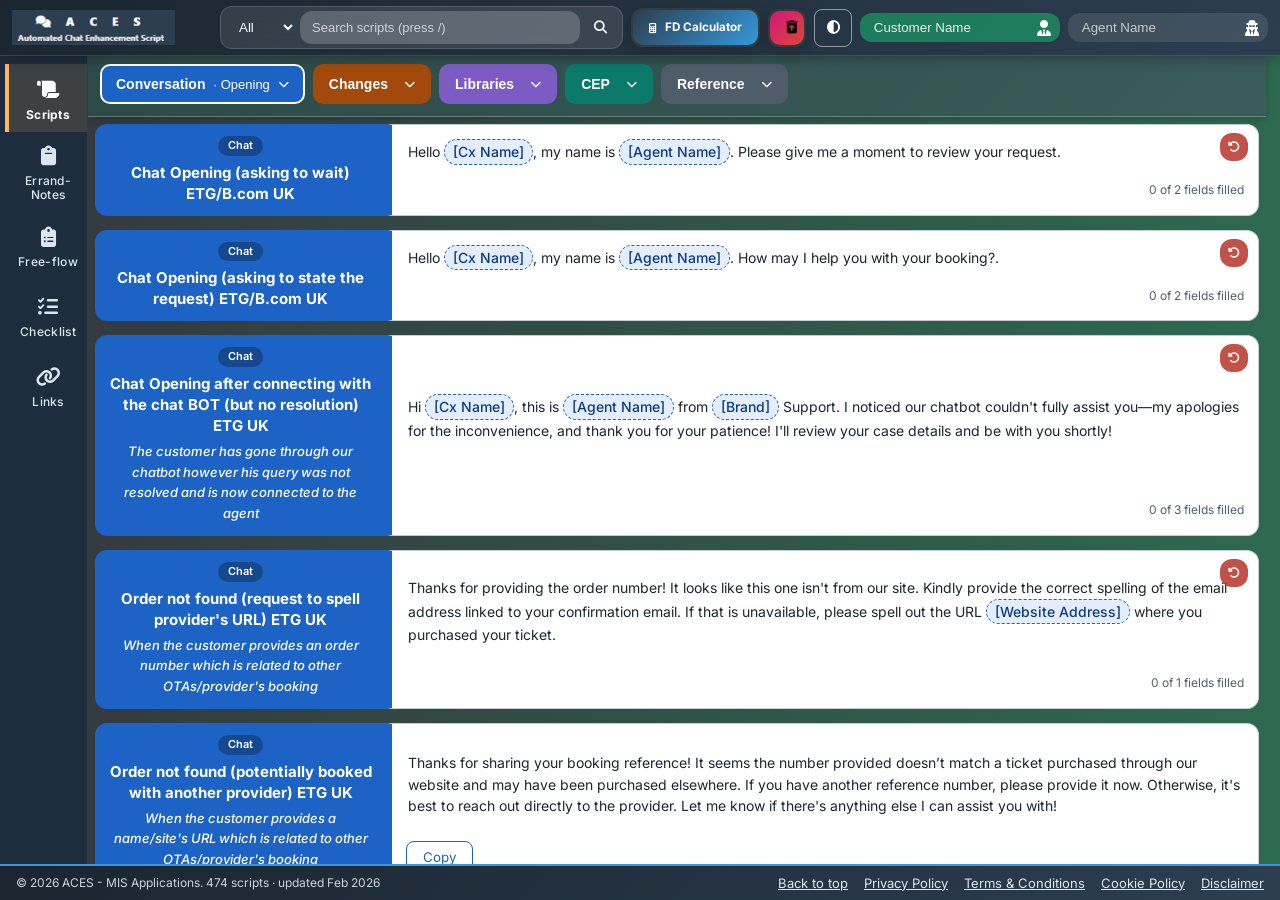
==== commit dc04bc2d: "Upgrade Push" ====
--- a/index.html
+++ b/index.html
@@ -2,316 +2,109 @@
 <html lang="en">
 <head>
     <meta charset="UTF-8">
-    <meta name="viewport" content="width=device-width, initial-scale=1.0">
+    <meta name="viewport" content="width=device-width, initial-scale=1.0, viewport-fit=cover, interactive-widget=resizes-content">
     <meta name="google-adsense-account" content="ca-pub-6978764838614552">
     <link rel="stylesheet" href="app-style.css">
     <link rel="stylesheet" href="errands-style.css">
     <link rel="stylesheet" href="links-style.css">
-    <link href="https://cdnjs.cloudflare.com/ajax/libs/font-awesome/6.0.0-beta3/css/all.min.css" rel="stylesheet">
+    <link rel="stylesheet" href="assets/css/aces-upgrade.css">
+    <meta name="description" content="ACES: script, errand-note and checklist assistant for chat and voice agents.">
+    <link href="https://cdnjs.cloudflare.com/ajax/libs/font-awesome/6.5.2/css/all.min.css" rel="stylesheet">
     <title>A C E S</title>
-    <style>
-        /* AdSense Integration Styles */
-        .ad-container {
-            display: none; /* Initially hidden */
-            justify-content: center;
-            align-items: center;
-            margin: 0;
-            padding: 0;
-            background: transparent;
-            border: none;
-            transition: all 0.3s ease;
-        }
-
-        .ad-container.visible {
-            display: flex; /* Show when ads are loaded */
-            margin: 10px 0;
-            padding: 5px;
-            background: rgba(255, 255, 255, 0.05);
-            border-radius: 8px;
-            border: 1px solid rgba(255, 255, 255, 0.1);
-        }
-
-        .ad-container.header-ad {
-            background: rgba(44, 62, 80, 0.5);
-            margin: 0;
-            padding: 5px;
-        }
-
-        .ad-container.sidebar-ad {
-            margin: 15px 5px;
-            background: rgba(44, 62, 80, 0.3);
-            border-radius: 12px;
-        }
-
-        .ad-container.content-ad {
-            margin: 20px 0;
-            background: rgba(255, 255, 255, 0.02);
-            border: 1px solid rgba(255, 255, 255, 0.05);
-        }
-
-        .ad-placeholder {
-            width: 100%;
-            height: 90px;
-            background: linear-gradient(45deg, #2c3e50, #34495e);
-            border-radius: 4px;
-            display: flex;
-            align-items: center;
-            justify-content: center;
-            color: rgba(255, 255, 255, 0.6);
-            font-size: 12px;
-            text-align: center;
-        }
-
-        .ad-placeholder.banner {
-            height: 90px;
-        }
-
-        .ad-placeholder.square {
-            height: 250px;
-            max-width: 300px;
-        }
-
-        .ad-placeholder.mobile-banner {
-            height: 50px;
-        }
-
-        /* Loading state for ads */
-        .ad-container.loading {
-            display: flex;
-            opacity: 0.5;
-        }
-
-        .ad-container.error {
-            display: none !important;
-        }
-
-        /* Footer Styles */
-        .site-footer {
-            position: fixed;
-            bottom: 0;
-            left: 80px; /* Same width as sidebar */
-            right: 0;
-            background: linear-gradient(135deg, #1a252f, #2c3e50);
-            color: #ecf0f1;
-            border-top: 2px solid #3498db;
-            z-index: 50;
-            box-shadow: 0 -2px 10px rgba(0, 0, 0, 0.1);
-        }
-
-        .footer-bottom {
-            padding: 8px 20px;
-            text-align: center;
-            color: #95a5a6;
-            font-size: 12px;
-            display: flex;
-            justify-content: space-between;
-            align-items: center;
-            flex-wrap: wrap;
-            gap: 10px;
-        }
-
-        .footer-bottom .copyright {
-            flex: 1;
-            min-width: 200px;
-        }
-
-        .footer-bottom .legal-links {
-            display: flex;
-            gap: 15px;
-            flex-wrap: wrap;
-        }
-
-        .footer-bottom .legal-links a {
-            color: #bdc3c7;
-            text-decoration: none;
-            font-size: 11px;
-            transition: color 0.3s ease;
-            white-space: nowrap;
-        }
-
-        .footer-bottom .legal-links a:hover {
-            color: #3498db;
-        }
-
-        /* Add bottom padding to main content to prevent overlap */
-        .main-page {
-            padding-bottom: 50px;
-        }
-
-        /* Responsive adjustments */
-        @media (max-width: 768px) {
-            .site-footer {
-                left: 0;
-            }
-            
-            .footer-bottom {
-                flex-direction: column;
-                text-align: center;
-                padding: 10px;
-            }
-            
-            .footer-bottom .legal-links {
-                justify-content: center;
-            }
-            
-            .main-page {
-                padding-bottom: 70px;
-            }
-            
-            .ad-placeholder.square {
-                height: 200px;
-            }
-        }
-
-        /* Side panel ad adjustment */
-        .side-panel {
-            padding-bottom: 20px;
-        }
-
-        /* Content area spacing for ads */
-        .main-page {
-            position: relative;
-        }
-
-        .content-ad-overlay {
-            position: fixed;
-            bottom: 20px;
-            right: 20px;
-            z-index: 50;
-            background: rgba(44, 62, 80, 0.9);
-            padding: 10px;
-            border-radius: 8px;
-            border: 1px solid rgba(255, 255, 255, 0.1);
-            backdrop-filter: blur(10px);
-            display: none;
-        }
-
-        .content-ad-overlay.visible {
-            display: block;
-        }
-
-        .content-ad-overlay .close-ad {
-            position: absolute;
-            top: 5px;
-            right: 5px;
-            background: none;
-            border: none;
-            color: white;
-            cursor: pointer;
-            font-size: 16px;
-            width: 20px;
-            height: 20px;
-            display: flex;
-            align-items: center;
-            justify-content: center;
-        }
-
-        @media (max-width: 768px) {
-            .content-ad-overlay {
-                position: relative;
-                bottom: auto;
-                right: auto;
-                margin: 10px;
-            }
-        }
-    </style>
-    <!-- Google AdSense Auto Ads -->
+    <!-- AdSense library (units are placed by assets/js/ads.js; configure slots in assets/js/config.js) -->
      <script async src="https://pagead2.googlesyndication.com/pagead/js/adsbygoogle.js?client=ca-pub-6978764838614552"
      crossorigin="anonymous"></script>
 </head>
 <body>
+    <a class="skip-link" href="#main-content">Skip to content</a>
     <div class="app-container">
         <div class="head-banner">
-            <div class="head-logo">
+            <div class="head-logo" data-track="header.logo.click">
                 <img src="Aceslogo.png" alt="Aceslogo">
             </div>
             <div class="searchbar-group">
-                <select id="channel-selection">
+                <select id="channel-selection" aria-label="Channel">
                     <option value="all">All</option>
                     <option value="chat">Chat</option>
                     <option value="voice">Voice</option>
                 </select>
-                <input type="text" id="search-input" placeholder="Search script...">
-                <button id="search-action">
+                <input type="text" id="search-input" placeholder="Search scripts (press /)" aria-label="Search scripts" autocomplete="off">
+                <button id="search-action" aria-label="Search">
                     <i class="fa-solid fa-magnifying-glass"></i>
                 </button>
             </div>
             <div class="quick-link">
-                <button class="fd-calculator-link">
-                    <a href="https://fdcalc.netlify.app" target="_blank">
+                <div class="fd-calculator-link"><a href="https://fdcalc.netlify.app" target="_blank" rel="noopener noreferrer" data-track="header.fdcalc.click" aria-label="FD Calculator (opens in a new tab)" title="FD Calculator">
                         <i class="fa-solid fa-calculator"></i>
                         <h3>FD Calculator</h3>
-                    </a>
-                </button>
+                    </a></div>
             </div>
             <div class="script-canvas-reset">
-                <button class="global-script-reset">
+                <button class="global-script-reset" aria-label="Reset all fields" title="Reset all fields" data-track="header.reset.click">
                     <i class="fa-solid fa-trash-can-arrow-up"></i>
                 </button>
             </div>
             <div class="customer-input">
-                <input type="text" id="customer" placeholder="Customer Name">
+                <input type="text" id="customer" placeholder="Customer Name" aria-label="Customer name" autocomplete="off">
                 <i class="fa-solid fa-user-tie"></i>
             </div>
             <div class="agent-user-input">
-                <input type="text" id="user" placeholder="Agent Name">
+                <input type="text" id="user" placeholder="Agent Name" aria-label="Agent name" autocomplete="nickname">
                 <i class="fa-solid fa-user-secret"></i>
             </div>
         </div>
-        <main class="app-body">
-            <div class="side-panel">
+        <div class="app-body">
+            <nav class="side-panel" aria-label="Main sections">
                 <div class="nav-item active">
-                    <button id="script-page-action">
+                    <button id="script-page-action" aria-label="Scripts" data-track="nav.rail.click" data-track-page="scripts">
                         <i class="fa-solid fa-scroll"></i>
                     </button>
                     <h3>Scripts</h3>
                     <div class="nav-tooltip">Scripts</div>
                 </div>
                 <div class="nav-item">
-                    <button id="errands-page-action">
-                        <i class="fa-solid fa-clipboard"></i>
+                    <button id="errands-page-action" aria-label="Errand notes" data-track="nav.rail.click" data-track-page="errands">
                         <i class="fa-solid fa-clipboard"></i>
                     </button>
                     <h3>Errand-Notes</h3>
                     <div class="nav-tooltip">Errands</div>
                 </div>
                 <div class="nav-item">
-                    <button id="notes-page-action">
+                    <button id="notes-page-action" aria-label="Free-flow notes" data-track="nav.rail.click" data-track-page="notes">
                         <i class="fa-solid fa-clipboard-list"></i>
                     </button>
                     <h3>Free-flow</h3>
                     <div class="nav-tooltip">Freeflow Notes</div>
                 </div>
                 <div class="nav-item">
-                    <button id="check-list-page-action">
+                    <button id="check-list-page-action" aria-label="Process checklist" data-track="nav.rail.click" data-track-page="checklist">
                         <i class="fa-solid fa-list-check"></i>
                     </button>
-                    <h3>Checklist <i class="fa-solid fa-check"></i></h3>
+                    <h3>Checklist</h3>
                     <div class="nav-tooltip">Process Checklist</div>
                 </div>
                 <div class="nav-item">
-                    <button id="links-page-action">
-                        <i class="fa-solid fa-link"></i>
-                        <h3>Links</h3>
-                    </button>
+                    <button id="links-page-action" aria-label="Links" data-track="nav.rail.click" data-track-page="links">
+                        <i class="fa-solid fa-link"></i></button>
+                    <h3>Links</h3>
                     <div class="nav-tooltip">Links</div>
                 </div>
-            </div>
-            <div class="main-page">
+            </nav>
+            <main class="main-page" id="main-content" tabindex="-1">
                 <!--Freeflow Notes-->
                 <div class="sub-page" id="notes-page">
                     <div class="freeflow-header">
                         Freeflow Notes
                     </div>
                     <div class="freeflow-toolbar">
-                        <button class="freeflow-tool-btn" id="ff-copy-btn" title="Copy to clipboard"><i class="fa-solid fa-copy"></i> Copy</button>
-                        <button class="freeflow-tool-btn" id="ff-download-btn" title="Download as text file"><i class="fa-solid fa-download"></i> Save</button>
-                        <button class="freeflow-tool-btn" id="ff-timestamp-btn" title="Insert current time"><i class="fa-solid fa-clock"></i> Timestamp</button>
-                        <button class="freeflow-clear-btn" id="ff-clear-btn"><i class="fa-solid fa-trash"></i> Clear</button>
+                        <button class="freeflow-tool-btn" id="ff-copy-btn" data-track="freeflow.copy" title="Copy to clipboard"><i class="fa-solid fa-copy"></i> Copy</button>
+                        <button class="freeflow-tool-btn" id="ff-download-btn" data-track="freeflow.save" title="Download as text file"><i class="fa-solid fa-download"></i> Save</button>
+                        <button class="freeflow-tool-btn" id="ff-timestamp-btn" data-track="freeflow.timestamp" title="Insert current time"><i class="fa-solid fa-clock"></i> Timestamp</button>
+                        <button class="freeflow-clear-btn" id="ff-clear-btn" data-track="freeflow.clear"><i class="fa-solid fa-trash"></i> Clear</button>
                         <span class="freeflow-char-count" id="ff-char-count">0 characters</span>
                     </div>
                     <div class="freeflow-input">
-                        <textarea name="freeflow-textarea" id="ff-txt" placeholder="Your notes here..."></textarea>
+                        <textarea name="freeflow-textarea" id="ff-txt" aria-label="Freeflow notes" placeholder="Your notes here..."></textarea>
                     </div>
                 </div>
                 <!--Freeflow Notes End-->
@@ -367,12 +160,12 @@
                                 </div>
                             </div>
                             <div class="notes-area">
-                                <textarea name="notes" id="notes-1" placeholder="Add your notes here..."></textarea>
+                                <textarea name="notes" id="notes-1" aria-label="Customer 1 notes" placeholder="Add your notes here..."></textarea>
                             </div>
                             <div class="form-action">
-                                <button type="button" class="copy-button"><i class="fa-solid fa-copy"></i> Copy</button>
-                                <button type="button" class="clear-button"><i class="fa-solid fa-trash"></i> Clear</button>
-                                <button type="button" class="archive-button"><i class="fa-solid fa-box-archive"></i> Archive</button>
+                                <button type="button" class="copy-button" data-track="errands.form.copy"><i class="fa-solid fa-copy"></i> Copy</button>
+                                <button type="button" class="clear-button" data-track="errands.form.clear"><i class="fa-solid fa-trash"></i> Clear</button>
+                                <button type="button" class="archive-button" data-track="errands.form.archive"><i class="fa-solid fa-box-archive"></i> Archive</button>
                             </div>
                         </form>
                         <form class="form-container" aria-labelledby="customer2-heading">
@@ -420,34 +213,28 @@
                                 </div>
                             </div>
                             <div class="notes-area">
-                                <textarea name="notes" id="notes-2" placeholder="Add your notes here..."></textarea>
+                                <textarea name="notes" id="notes-2" aria-label="Customer 2 notes" placeholder="Add your notes here..."></textarea>
                             </div>
                             <div class="form-action">
-                                <button type="button" class="copy-button"><i class="fa-solid fa-copy"></i> Copy</button>
-                                <button type="button" class="clear-button"><i class="fa-solid fa-trash"></i> Clear</button>
-                                <button type="button" class="archive-button"><i class="fa-solid fa-box-archive"></i> Archive</button>
+                                <button type="button" class="copy-button" data-track="errands.form.copy"><i class="fa-solid fa-copy"></i> Copy</button>
+                                <button type="button" class="clear-button" data-track="errands.form.clear"><i class="fa-solid fa-trash"></i> Clear</button>
+                                <button type="button" class="archive-button" data-track="errands.form.archive"><i class="fa-solid fa-box-archive"></i> Archive</button>
                             </div>
                         </form>
                     </div>
-                    <!-- Content Ad -->
-                        <div class="ad-container content-ad" id="notes-content-ad">
-                            <ins class="adsbygoogle"
-                                style="display:inline-block;width:728px;height:90px"
-                                data-ad-client="ca-pub-6978764838614552"
-                                data-ad-slot="3456789012"></ins>
-                        </div>
                     
                     <div class="archived-errands-section">
                         <div class="archive-header">
                             <h3>Archived Errands</h3>
+                            <p class="archive-note">Archived errands are deleted automatically after 24 hours.</p>
                             <div class="archive-actions">
-                                <button id="copy-all-btn" class="archive-action-btn">
+                                <button id="copy-all-btn" data-track="errands.archive.copy_all" class="archive-action-btn">
                                     <i class="fa-solid fa-copy"></i> Copy All
                                 </button>
-                                <button id="download-excel-btn" class="archive-action-btn">
+                                <button id="download-excel-btn" data-track="errands.archive.excel" class="archive-action-btn">
                                     <i class="fa-solid fa-file-excel"></i> Download Excel
                                 </button>
-                                <button id="clear-archive-btn" class="archive-action-btn">
+                                <button id="clear-archive-btn" data-track="errands.archive.clear" class="archive-action-btn">
                                     <i class="fa-solid fa-trash-can"></i> Clear Archive
                                 </button>
                             </div>
@@ -484,19 +271,14 @@
                 <!--Script Page-->
                 <div class="sub-page active" id="script-page">
                     <div class="script-nav-container">
-                        <button id="opening-nav" class="nav-btn active">Opening</button>
-                    </div>
-                    <div class="script-canvas"></div>
+                        <div class="skeleton skeleton-tabs" aria-hidden="true"><span></span><span></span><span></span><span></span><span></span></div>
+                    </div>
+                    <p id="search-count" class="search-count" role="status"></p>
+                    <div class="script-canvas" aria-busy="true"><div class="skeleton" aria-hidden="true"><div class="sk-row"><div class="sk-title"></div><div class="sk-stack"><div class="sk-card"></div><div class="sk-card"></div></div></div><div class="sk-row"><div class="sk-title"></div><div class="sk-stack"><div class="sk-card"></div></div></div><div class="sk-row"><div class="sk-title"></div><div class="sk-stack"><div class="sk-card"></div><div class="sk-card"></div><div class="sk-card"></div></div></div></div>
+                        <p id="load-state" class="sr-only" role="status">Loading scripts…</p></div>
                     <div class="no-search-results">
                         <i class="fa-solid fa-magnifying-glass"></i>
                         <p>No matching scripts found</p>
-                    </div>
-                    <!-- Content Ad -->
-                    <div class="ad-container content-ad" id="script-content-ad">
-                        <ins class="adsbygoogle"
-                             style="display:inline-block;width:728px;height:90px"
-                             data-ad-client="ca-pub-6978764838614552"
-                             data-ad-slot="5678901234"></ins>
                     </div>
                 </div>
 
@@ -520,296 +302,65 @@
                     </div>
                     <div class="links-container">
                         <div class="links-btn-container">
-                            <button class="link-list">
-                            <a href="https://forms.office.com/Pages/ResponsePage.aspx?id=--z4I5BqwkaWyko2JyG4LK80vquCs1VLubaKa5VOj6lUME5JSjgzUlVOMTE2VTNBQzZRVU1MRjQ4MS4u" target="_blank">
+                            <div class="link-list"><a href="https://forms.office.com/Pages/ResponsePage.aspx?id=--z4I5BqwkaWyko2JyG4LK80vquCs1VLubaKa5VOj6lUME5JSjgzUlVOMTE2VTNBQzZRVU1MRjQ4MS4u" target="_blank" rel="noopener noreferrer" data-track="links.tile.click" data-track-label="Support Placement / Transfer Tracker">
                                 <i class="fa-solid fa-user-plus"></i>
                                 <h3>Support Placement / Transfer Tracker</h3>
-                            </a>
-                            </button>
-                            <button class="link-list">
-                            <a href="https://forms.office.com/r/w3s76mAvUE" target="_blank">
+                            </a></div>
+                            <div class="link-list"><a href="https://wnsgs.sharepoint.com/:l:/s/EtraveliData/JADs7BttA97oR5hmOl2D4rKhAQpUqbEa3PdfDRorhKbkOWk?nav=MWViZDkyMTItNDU0Ny00ZmFlLWFhOWItMTY3ZDE5YWUxMGRi" target="_blank" rel="noopener noreferrer" data-track="links.tile.click" data-track-label="First Touch and Manual Transaction track">
                                 <i class="fa-solid fa-toolbox"></i>
                                 <h3>First Touch and Manual Transaction tracker</h3>
-                            </a>
-                            </button>
-                            <button class="link-list">
-                            <a href="https://forms.office.com/Pages/ResponsePage.aspx?id=--z4I5BqwkaWyko2JyG4LK80vquCs1VLubaKa5VOj6lUMlNXMFM5VEIyWVIxVVdSNk1LRkZOR09RNi4u" target="_blank">
+                            </a></div>
+                            <div class="link-list"><a href="https://forms.office.com/Pages/ResponsePage.aspx?id=--z4I5BqwkaWyko2JyG4LK80vquCs1VLubaKa5VOj6lUMlNXMFM5VEIyWVIxVVdSNk1LRkZOR09RNi4u" target="_blank" rel="noopener noreferrer" data-track="links.tile.click" data-track-label="(Supervisor Only) 6th-7th Day OT per Wee">
                                 <i class="fa-solid fa-stopwatch"></i>
                                 <h3><strong>(Supervisor Only)</strong> 6th-7th Day OT per Week Tracker</h3>
-                            </a>
-                            </button>
-                            <button class="link-list">
-                            <a href="https://forms.office.com/r/N71Lh4Ve3J" target="_blank">
+                            </a></div>
+                            <div class="link-list"><a href="https://forms.office.com/r/N71Lh4Ve3J" target="_blank" rel="noopener noreferrer" data-track="links.tile.click" data-track-label="Daily Void Tracker">
                                 <i class="fa-solid fa-eraser"></i>
                                 <h3>Daily Void Tracker</h3>
-                            </a>
-                            </button>
+                            </a></div>
                         </div>
                     </div>
                 </div>
-            </div>
-        </main>
-
-        <!-- Site Footer -->
-        <footer class="site-footer">
-            <div class="footer-bottom">
-                <div class="copyright">
-                    &copy; 2025 ACES - MIS Applications. All rights reserved.
-                </div>
-                <div class="legal-links">
-                    <a href="privacy-policy.html" target="_blank">Privacy Policy</a>
-                    <a href="terms-conditions.html" target="_blank">Terms & Conditions</a>
-                    <a href="cookie-policy.html" target="_blank">Cookie Policy</a>
-                    <a href="adsense-disclaimer.html" target="_blank">Disclaimer</a>
-                </div>
-            </div>
-        </footer>
+
+                <!-- Site Footer -->
+            </main>
+                <footer class="site-footer">
+                <div class="footer-bottom">
+                    <div class="copyright">&copy; <span id="year">2026</span> ACES - MIS Applications. <span id="footer-meta"></span></div>
+                    <div class="footer-actions">
+                        <a href="#main-content" class="to-top">Back to top</a>
+                        <button type="button" class="legal-toggle" aria-expanded="false" aria-controls="legal-links">Legal</button>
+                        <div class="legal-links" id="legal-links">
+                        <a href="privacy-policy.html" target="_blank" rel="noopener" data-track="footer.legal.click" data-track-label="privacy-policy.html">Privacy Policy</a>
+                        <a href="terms-conditions.html" target="_blank" rel="noopener" data-track="footer.legal.click" data-track-label="terms-conditions.html">Terms & Conditions</a>
+                        <a href="cookie-policy.html" target="_blank" rel="noopener" data-track="footer.legal.click" data-track-label="cookie-policy.html">Cookie Policy</a>
+                        <a href="adsense-disclaimer.html" target="_blank" rel="noopener" data-track="footer.legal.click" data-track-label="adsense-disclaimer.html">Disclaimer</a>
+                        </div>
+                    </div>
+                </div>
+            </footer>
+        </div>
+        <div id="aces-live" class="sr-only" role="status" aria-live="polite"></div>
+
     </div>
 
-    <!-- Dynamic Ad Management Script -->
-    <script>
-        class AdManager {
-            constructor() {
-                this.adContainers = [];
-                this.observerConfig = {
-                    childList: true,
-                    subtree: true,
-                    attributes: true,
-                    attributeFilter: ['data-ad-status']
-                };
-                this.init();
-            }
-
-            init() {
-                // Wait for DOM to be fully loaded
-                if (document.readyState === 'loading') {
-                    document.addEventListener('DOMContentLoaded', () => this.setupAdManagement());
-                } else {
-                    this.setupAdManagement();
-                }
-            }
-
-            setupAdManagement() {
-                // Find all ad containers
-                this.adContainers = document.querySelectorAll('.ad-container');
-                
-                // Setup observers for each ad container
-                this.adContainers.forEach(container => {
-                    this.setupAdObserver(container);
-                });
-
-                // Initialize AdSense ads
-                this.initializeAds();
-
-                // Setup mobile ad functionality
-                this.setupMobileAds();
-            }
-
-            setupAdObserver(container) {
-                const observer = new MutationObserver((mutations) => {
-                    this.handleAdMutation(container, mutations);
-                });
-
-                observer.observe(container, this.observerConfig);
-
-                // Also check for content immediately
-                setTimeout(() => this.checkAdContent(container), 1000);
-            }
-
-            handleAdMutation(container, mutations) {
-                let shouldCheck = false;
-                
-                mutations.forEach(mutation => {
-                    if (mutation.type === 'childList' && mutation.addedNodes.length > 0) {
-                        shouldCheck = true;
-                    }
-                    if (mutation.type === 'attributes' && mutation.attributeName === 'data-ad-status') {
-                        shouldCheck = true;
-                    }
-                });
-
-                if (shouldCheck) {
-                    setTimeout(() => this.checkAdContent(container), 500);
-                }
-            }
-
-            checkAdContent(container) {
-                const adElement = container.querySelector('.adsbygoogle');
-                
-                if (!adElement) {
-                    this.hideAdContainer(container);
-                    return;
-                }
-
-                // Check if ad has been filled
-                const isAdFilled = this.isAdFilled(adElement);
-                
-                if (isAdFilled) {
-                    this.showAdContainer(container);
-                } else {
-                    // Check again after a delay for slower loading ads
-                    setTimeout(() => {
-                        if (this.isAdFilled(adElement)) {
-                            this.showAdContainer(container);
-                        } else {
-                            this.hideAdContainer(container);
-                        }
-                    }, 2000);
-                }
-            }
-
-            isAdFilled(adElement) {
-                // Multiple checks to determine if ad is filled
-                
-                // Check if AdSense has marked it as filled
-                if (adElement.getAttribute('data-ad-status') === 'filled') {
-                    return true;
-                }
-
-                // Check if there are child elements (indicating ad content)
-                if (adElement.children.length > 0) {
-                    return true;
-                }
-
-                // Check if element has been given height by AdSense
-                const computedStyle = window.getComputedStyle(adElement);
-                const height = parseInt(computedStyle.height);
-                if (height > 0) {
-                    return true;
-                }
-
-                // Check for iframe (common for AdSense ads)
-                if (adElement.querySelector('iframe')) {
-                    return true;
-                }
-
-                // Check if innerHTML has been populated
-                if (adElement.innerHTML.trim() !== '') {
-                    return true;
-                }
-
-                return false;
-            }
-
-            showAdContainer(container) {
-                container.classList.add('visible');
-                container.classList.remove('error', 'loading');
-                console.log('Showing ad container:', container.id);
-            }
-
-            hideAdContainer(container) {
-                container.classList.remove('visible', 'loading');
-                container.classList.add('error');
-                console.log('Hiding ad container:', container.id);
-            }
-
-            initializeAds() {
-                // Push ads to AdSense queue
-                const ads = document.querySelectorAll('.adsbygoogle');
-                
-                ads.forEach((ad, index) => {
-                    // Add loading state
-                    const container = ad.closest('.ad-container');
-                    if (container) {
-                        container.classList.add('loading');
-                    }
-
-                    // Initialize AdSense ad
-                    try {
-                        (adsbygoogle = window.adsbygoogle || []).push({});
-                    } catch (error) {
-                        console.warn('AdSense initialization failed for ad', index, error);
-                        if (container) {
-                            this.hideAdContainer(container);
-                        }
-                    }
-                });
-
-                // Set up a global check after all ads should have loaded
-                setTimeout(() => {
-                    this.performFinalAdCheck();
-                }, 5000);
-            }
-
-            performFinalAdCheck() {
-                this.adContainers.forEach(container => {
-                    if (!container.classList.contains('visible')) {
-                        this.checkAdContent(container);
-                    }
-                });
-            }
-
-            setupMobileAds() {
-                const floatingAd = document.getElementById('floating-ad');
-                if (!floatingAd) return; // Prevent crash if element doesn't exist
-                
-                if (window.innerWidth <= 768) {
-                    setTimeout(() => {
-                        const adElement = floatingAd.querySelector('.adsbygoogle');
-                        if (adElement && this.isAdFilled(adElement)) {
-                            floatingAd.classList.add('visible');
-                        }
-                    }, 5000);
-                }
-
-                // Handle window resize
-                window.addEventListener('resize', () => {
-                    if (window.innerWidth > 768) {
-                        floatingAd.classList.remove('visible');
-                    } else if (!floatingAd.classList.contains('visible')) {
-                        const adElement = floatingAd.querySelector('.adsbygoogle');
-                        if (adElement && this.isAdFilled(adElement)) {
-                            setTimeout(() => {
-                                floatingAd.classList.add('visible');
-                            }, 1000);
-                        }
-                    }
-                });
-            }
-        }
-
-        // Initialize Ad Manager
-        const adManager = new AdManager();
-
-        // Additional AdSense event listeners
-        window.addEventListener('load', () => {
-            // Check for AdSense specific events
-            if (window.adsbygoogle) {
-                // Monitor for AdSense fills
-                const originalPush = window.adsbygoogle.push;
-                window.adsbygoogle.push = function(ad) {
-                    const result = originalPush.call(this, ad);
-                    
-                    // Trigger ad check after AdSense processes
-                    setTimeout(() => {
-                        adManager.performFinalAdCheck();
-                    }, 1000);
-                    
-                    return result;
-                };
-            }
-        });
-
-        // Fallback for very slow connections
-        setTimeout(() => {
-            adManager.performFinalAdCheck();
-        }, 10000);
-
-        // Close floating ad function
-        function closeFloatingAd() {
-            document.getElementById('floating-ad').classList.remove('visible');
-        }
-
-    </script>
-
+
+    <script src="assets/js/config.js"></script>
+    <script src="assets/js/tracker.js"></script>
+    <script src="assets/js/data.js"></script>
+    <script src="assets/js/search.js"></script>
+    <script src="scripts-data.js" defer></script><!-- generated fallback for file:// use; see tools/build-data.mjs -->
+    <script src="checklist-data.js" defer></script>
     <script src="script.js" defer></script>
     <script src="copy-functions.js" defer></script>
-    <script src="scripts-data.js" defer></script>
     <script src="sync-inputs.js" defer></script>
-    <script src="errands-page.js"></script>
+    <script src="errands-page.js" defer></script>
     <script src="links-page.js" defer></script>
-    <script src="checklist-data.js" defer></script>
     <script src="checklistcontrol.js" defer></script>
+    <script src="assets/js/ads.js" defer></script>
+    <script src="assets/js/tabs.js" defer></script>
+    <script src="assets/js/app.js" defer></script>
+    <script src="assets/js/freeflow.js" defer></script>
 </body>
 
 </html>
--- a/assets/css/aces-upgrade.css
+++ b/assets/css/aces-upgrade.css
@@ -0,0 +1,315 @@
+/* ACES upgrade layer. Loaded last. Tokens -> primitives -> components. Flat selectors, no !important except where a vendor/JS rule already uses it. */
+:root {
+  --ink:#1c2630; --surface:#ffffff; --muted:#51606e; --line:#c5ced7; --line-strong:#6b7a89;
+  --brand:#1d63c6; --accent:#1d63c6; --chat:#7c5cc4; --voice:#0b7a6b; --ok:#17784a; --danger:#b3261e;
+  --chat-edge:#7c5cc4; --voice-edge:#0b7a6b;
+  --field-bg:#e3edfb; --field-ink:#0d3b84; --field-line:#1d63c6; --done-bg:#dff3e8; --done-ink:#0d5233;
+  --focus:#1d63c6; --lift:rgba(16,24,40,.18); --radius:12px;
+  --fs-body:14px; --fs-title:15px; --fs-cap:12px;
+}
+@media (prefers-color-scheme: dark) {
+  :root:not([data-theme="light"]) {
+    --ink:#e7edf3; --surface:#18212b; --muted:#9db0c1; --line:#33414f; --line-strong:#8aa0b4; --accent:#7ab0ff; --ok:#5fd39a;
+    --chat-edge:#a58df0; --voice-edge:#2cc0a8; --field-bg:#1f3350; --field-ink:#cfe1ff; --field-line:#7ab0ff; --done-bg:#153d2a; --done-ink:#bfeed2; --lift:rgba(0,0,0,.5);
+  }
+}
+:root[data-theme="dark"] {
+  --ink:#e7edf3; --surface:#18212b; --muted:#9db0c1; --line:#33414f; --line-strong:#8aa0b4; --accent:#7ab0ff; --ok:#5fd39a;
+  --chat-edge:#a58df0; --voice-edge:#2cc0a8; --field-bg:#1f3350; --field-ink:#cfe1ff; --field-line:#7ab0ff; --done-bg:#153d2a; --done-ink:#bfeed2; --lift:rgba(0,0,0,.5);
+}
+
+/* Foundations: focus (real outline; white gap makes it visible on dark and light surfaces), reduced motion */
+:focus-visible { outline:3px solid var(--focus); outline-offset:2px; box-shadow:0 0 0 2px #fff; }
+@media (forced-colors: active) { :focus-visible { outline:3px solid Highlight; box-shadow:none; } }
+@media (prefers-reduced-motion: reduce) { * { animation:none !important; transition:none !important; } }
+.sr-only { position:absolute; width:1px; height:1px; overflow:hidden; clip:rect(0 0 0 0); white-space:nowrap; }
+
+/* Header + links: valid markup replaced <button><a> */
+.quick-link .fd-calculator-link { background:linear-gradient(135deg,#2c3e50,#3498db); border:2px solid var(--secondary-color); border-radius:12px; padding:.5rem 1rem; box-shadow:0 4px 15px rgba(0,0,0,.2); }
+.quick-link .fd-calculator-link:hover { background:var(--primary-color); border-color:var(--primary-color); }
+.link-list { cursor:pointer; font:inherit; }
+.global-script-reset, #search-action, .search-clear-btn, .theme-toggle { min-width:32px; min-height:32px; }
+.theme-toggle { background:transparent; border:1px solid rgba(255,255,255,.5); border-radius:8px; color:#fff; cursor:pointer; }
+.theme-toggle:hover { background:rgba(255,255,255,.15); }
+
+/* Cards: neutral surface, channel colour on the left edge, no layout shift on hover */
+.script-card-sub.active { gap:6px; }
+.card-module { position:relative; background:var(--surface); color:var(--ink); font-size:var(--fs-body); font-weight:400; line-height:1.55; border:1px solid var(--line); border-left:6px solid var(--ge, var(--line-strong)); border-radius:0 var(--radius) var(--radius) 0; padding:12px 16px 48px; cursor:pointer; transition:box-shadow .15s; }
+.card-module:hover { transform:none; background:var(--surface); box-shadow:0 0 0 2px var(--accent), 0 3px 10px var(--lift); }
+.card-module.copying { pointer-events:auto; opacity:1; }
+.card-module[data-progress]::after { content:attr(data-progress); position:absolute; right:14px; bottom:15px; font-size:var(--fs-cap); color:var(--muted); }
+.card-module[data-ready]::after { color:var(--ok); font-weight:600; }
+.module-reset-button { min-width:28px; min-height:28px; background:var(--danger); font-size:12px; }
+.copy-tooltip { font-size:13px; padding:6px 10px; }
+
+/* Placeholders: dashed = empty, solid = filled (never colour alone) */
+.manual-edit { display:inline-block; min-width:60px; padding:1px 8px; border-radius:999px; background:var(--field-bg); color:var(--field-ink); border:1px dashed var(--field-line); font-weight:500; cursor:text; }
+.manual-edit:hover { background:var(--field-bg); }
+.manual-edit.filled { background:var(--done-bg); color:var(--done-ink); border:1px solid var(--done-ink); }
+.manual-edit.editing { background:var(--surface); color:var(--ink); border:1px solid var(--accent); }
+
+/* "New / Updated since last visit": static, readable, no blinking */
+.timestamp-banner { animation:none; font-size:11px; padding:2px 6px; }
+.new-banner { background:var(--ok); }
+.updated-banner { background:var(--brand); }
+.nav-btn.has-updates { animation:none !important; }
+.nav-badge { animation:none; background:var(--ok); color:#fff; width:18px; height:18px; font-size:12px; }
+
+/* States */
+.search-count { padding:4px 12px; font-size:var(--fs-cap); color:#e7edf3; }
+.search-count:empty { display:none; }
+.load-state, .no-search-results { padding:24px; text-align:center; color:#e7edf3; }
+.archive-note { font-size:var(--fs-cap); }
+.freeflow-tool-btn, .freeflow-clear-btn, .copy-button, .clear-button, .archive-button, .archive-action-btn { min-height:32px; font-size:13px; }
+
+/* Footer: normal flow at the end of the scroll area (was position:fixed) */
+.main-page { padding-bottom:0; }
+.site-footer { margin-top:32px; background:linear-gradient(135deg,#1a252f,#2c3e50); color:#c9d4de; border-top:2px solid #3498db; }
+.footer-bottom { display:flex; flex-wrap:wrap; justify-content:space-between; gap:8px 16px; padding:12px 20px; font-size:var(--fs-cap); }
+.legal-links { display:flex; flex-wrap:wrap; gap:4px 16px; }
+.legal-links a { color:#dbe6f0; padding:4px 0; }
+
+/* ===== Shell: one scroller, dynamic viewport, never wider than the screen (fixes the white strip on the right) ===== */
+html, body { max-width:100%; overflow-x:clip; }
+body { overflow-y:hidden; }
+.skip-link { position:absolute; left:8px; top:-48px; z-index:500; padding:10px 14px; background:#fff; color:#1c2630; border-radius:8px; }
+.skip-link:focus { top:8px; }
+.app-container { display:flex; flex-direction:column; height:100vh; height:100dvh; max-width:100%; overflow:hidden; }
+.app-body { flex:1; min-height:0; }
+.main-page { height:auto; min-width:0; overflow-y:auto; overscroll-behavior:contain; scroll-behavior:auto; }
+.main-page:focus { outline:none; }
+
+/* ===== Group colours (tab bar, script headers and card edges share them) ===== */
+:root { --bar-h:60px; --g-flow:#1d63c6; --g-changes:#a24a0c; --g-library:#7c5cc4; --g-cep:#0b7a6b; --g-ref:#4f5d6b; --g-more:#9b2c6a;
+  --e-flow:#1d63c6; --e-changes:#a24a0c; --e-library:#7c5cc4; --e-cep:#0b7a6b; --e-ref:#4f5d6b; --e-more:#9b2c6a; }
+@media (prefers-color-scheme: dark) { :root:not([data-theme="light"]) { --e-flow:#7ab0ff; --e-changes:#f0a063; --e-library:#a58df0; --e-cep:#2cc0a8; --e-ref:#9db0c1; --e-more:#e58bbd; } }
+:root[data-theme="dark"] { --e-flow:#7ab0ff; --e-changes:#f0a063; --e-library:#a58df0; --e-cep:#2cc0a8; --e-ref:#9db0c1; --e-more:#e58bbd; }
+[data-group="flow"] { --g:var(--g-flow); --ge:var(--e-flow); }
+[data-group="changes"] { --g:var(--g-changes); --ge:var(--e-changes); }
+[data-group="library"] { --g:var(--g-library); --ge:var(--e-library); }
+[data-group="cep"] { --g:var(--g-cep); --ge:var(--e-cep); }
+[data-group="ref"] { --g:var(--g-ref); --ge:var(--e-ref); }
+[data-group="more"] { --g:var(--g-more); --ge:var(--e-more); }
+
+/* ===== Header: grid that wraps instead of overflowing ===== */
+.head-banner { position:relative; top:auto; height:auto; min-height:52px; flex:none; display:grid; align-items:center; gap:8px; padding:6px 12px;
+  grid-template-columns:200px minmax(220px,1fr) auto auto auto minmax(130px,200px) minmax(130px,200px); }
+.head-banner > * { min-width:0; }
+.head-logo { width:auto; align-items:flex-start; }
+.head-logo img { max-width:100%; width:auto; }
+.head-banner .searchbar-group { width:100%; }
+.head-banner .searchbar-group #search-input, .head-banner .searchbar-group #search-input:focus { flex:1 1 0; min-width:0; width:auto; }
+.head-banner .customer-input, .head-banner .agent-user-input { width:100%; }
+.head-banner .customer-input input, .head-banner .agent-user-input input { flex:1; min-width:0; width:100%; }
+.script-canvas-reset button, .theme-toggle { width:38px; height:38px; }
+@media (max-width:1099px) {
+  .head-banner { grid-template-columns:minmax(0,1.1fr) minmax(0,1fr) 40px 40px 40px; grid-template-areas:"logo search search search search" "cust agent calc reset theme"; }
+  .head-logo { grid-area:logo; } .searchbar-group { grid-area:search; } .customer-input { grid-area:cust; } .agent-user-input { grid-area:agent; }
+  .quick-link { grid-area:calc; } .script-canvas-reset { grid-area:reset; } .theme-wrap { grid-area:theme; }
+  .quick-link .fd-calculator-link { width:40px; height:40px; padding:0; }
+  .quick-link .fd-calculator-link a { height:100%; justify-content:center; }
+  .fd-calculator-link h3 { display:none; }
+  .script-canvas-reset button, .theme-toggle { width:40px; height:40px; }
+}
+
+/* ===== Sidebar rail ===== */
+.side-panel { position:static; flex:none; width:88px; height:auto; overflow-y:auto; padding:8px 0; gap:2px; background:#1e2d3d; }
+.side-panel .nav-item { display:flex; flex-direction:column; align-items:center; justify-content:center; gap:2px; min-height:68px; padding:6px 4px; border-left:4px solid transparent; color:#dbe6f0; cursor:pointer; }
+.side-panel .nav-item button, .side-panel .nav-item #links-page-action { width:auto; min-width:44px; min-height:32px; display:flex; align-items:center; justify-content:center; padding:0; background:transparent; border:0; border-radius:8px; color:inherit; font-size:20px; cursor:pointer; }
+.side-panel .nav-item h3 { font-size:12px; font-weight:500; line-height:1.2; color:inherit; text-align:center; overflow-wrap:anywhere; }
+.side-panel .nav-item:hover:not(.active) { background:rgba(255,255,255,.08); border-left-color:rgba(255,183,102,.5); }
+.side-panel .nav-item.active { background:rgba(255,183,102,.14); border-left-color:#ffb766; color:#fff; }
+.side-panel .nav-item.active h3 { font-weight:700; }
+.nav-tooltip { display:none; }
+
+/* ===== Tab groups ===== */
+.script-nav-container { display:flex; flex-wrap:wrap; justify-content:flex-start; gap:8px; padding:8px 12px 12px; margin-bottom:0; border-bottom:1px solid rgba(255,255,255,.25); }
+.tab-group { position:relative; }
+.script-nav-container .group-btn { display:inline-flex; align-items:center; gap:8px; min-height:40px; margin:0; padding:6px 14px; border:2px solid transparent; border-radius:10px; background:var(--g); color:#fff; font-size:14px; font-weight:600; letter-spacing:0; box-shadow:none; cursor:pointer; }
+.script-nav-container .group-btn:hover:not(.active) { background:var(--g); color:#fff; box-shadow:0 0 0 2px rgba(255,255,255,.7); }
+.tab-group.is-current .group-btn { border-color:#fff; }
+.tab-group[data-updates] .group-label::after { content:""; display:inline-block; width:8px; height:8px; margin-left:6px; border-radius:50%; background:#fff; box-shadow:0 0 0 2px var(--ok); }
+.group-cur { max-width:160px; overflow:hidden; text-overflow:ellipsis; white-space:nowrap; font-size:13px; font-weight:400; }
+.group-cur:not(:empty)::before { content:"· "; }
+.group-btn i { font-size:11px; }
+.tab-group.open .group-btn i { transform:rotate(180deg); }
+.tab-menu { position:absolute; top:calc(100% + 6px); left:0; z-index:130; min-width:250px; max-width:min(360px,90vw); max-height:70vh; overflow-y:auto; padding:6px; background:var(--surface); border:1px solid var(--line); border-top:4px solid var(--g); border-radius:10px; box-shadow:0 10px 28px var(--lift); }
+.tab-menu:not([hidden]) { display:flex; flex-direction:column; gap:2px; }
+.tab-menu::before { content:""; position:absolute; left:0; right:0; top:-12px; height:12px; }
+.tab-group:nth-last-child(-n+2) .tab-menu { left:auto; right:0; }
+.script-nav-container .tab-menu .nav-btn { display:flex; align-items:center; justify-content:space-between; gap:8px; width:100%; min-height:40px; margin:0; padding:8px 12px; border:0; border-left:4px solid transparent; border-radius:6px; background:transparent; color:var(--ink); font-size:14px; font-weight:500; letter-spacing:0; text-align:left; box-shadow:none; animation:none; cursor:pointer; }
+.script-nav-container .tab-menu .nav-btn:hover:not(.active) { background:var(--field-bg); color:var(--field-ink); }
+.script-nav-container .tab-menu .nav-btn.active { background:var(--field-bg); color:var(--field-ink); border-left-color:var(--ge); font-weight:700; }
+.tab-menu .nav-badge { position:static; flex:none; }
+
+/* ===== Script headers: gap between them, colour-coded by group, channel as text ===== */
+.script-module.active { row-gap:0; }
+.script-title-chat.active, .script-title-voice.active { background:var(--g, var(--g-more)); border-color:transparent; border-radius:var(--radius) 0 0 var(--radius); }
+.script-title-chat.active::before, .script-title-voice.active::before { align-self:center; margin-bottom:6px; padding:1px 10px; border-radius:999px; background:rgba(0,0,0,.28); color:#fff; font-size:11px; font-weight:600; }
+.script-title-chat.active::before { content:"Chat"; }
+.script-title-voice.active::before { content:"Voice"; }
+.script-title-chat h4, .script-title-voice h4 { font-size:var(--fs-title); }
+.script-title-chat p, .script-title-voice p { font-size:13px; color:#fff; }
+
+/* ===== Cards: real Copy button ===== */
+.card-copy { position:absolute; left:14px; bottom:8px; min-height:32px; padding:0 16px; border:1px solid var(--accent); border-radius:8px; background:var(--surface); color:var(--accent); font:600 13px/1 inherit; font-family:inherit; cursor:pointer; }
+.card-copy:hover { background:var(--field-bg); }
+.card-module[data-ready] .card-copy { background:var(--ok); border-color:var(--ok); color:var(--surface); }
+
+/* ===== Footer ===== */
+.footer-bottom { align-items:center; }
+.copyright { flex:1 1 260px; }
+.footer-actions { display:flex; flex-wrap:wrap; align-items:center; gap:6px 16px; }
+.footer-actions a, .legal-toggle { display:inline-flex; align-items:center; min-height:32px; color:#dbe6f0; font-size:13px; }
+.legal-toggle { display:none; padding:0 12px; background:transparent; border:1px solid rgba(255,255,255,.55); border-radius:8px; cursor:pointer; }
+
+/* ===== Tablet / phone ===== */
+@media (max-width:900px) { .twin-form-box { grid-template-columns:1fr; } }
+.archived-table-container, .checklist-canvas { overflow-x:auto; }
+@media (max-width:768px) {
+  .app-body { flex-direction:column; }
+  .main-page { order:1; }
+  .side-panel { order:2; flex-direction:row; justify-content:space-around; width:100%; padding:0 0 env(safe-area-inset-bottom); gap:0; overflow:visible; border-right:0; border-top:1px solid rgba(52,152,219,.35); }
+  .side-panel .nav-item { flex:1; min-height:var(--bar-h); padding:4px 2px; border-left:0; border-top:4px solid transparent; }
+  .side-panel .nav-item:hover:not(.active) { border-left-color:transparent; }
+  .side-panel .nav-item.active { border-left-color:transparent; border-top-color:#ffb766; }
+  .side-panel .nav-item h3 { font-size:11px; }
+  .head-banner { padding:6px 8px; gap:6px; }
+  input, select, textarea, .card-module { font-size:16px; }
+  .script-nav-container { gap:6px; padding:8px; position:sticky; }
+  .script-nav-container .group-btn { min-height:44px; }
+  .group-cur { max-width:110px; }
+  .tab-menu { position:fixed; left:0; right:0; top:auto; bottom:calc(var(--bar-h) + env(safe-area-inset-bottom)); max-width:none; max-height:60dvh; border-radius:16px 16px 0 0; z-index:200; }
+  .tab-menu::before { display:none; }
+  .tab-group:nth-last-child(-n+2) .tab-menu { left:0; right:0; }
+  .tab-group.open::before { content:""; position:fixed; inset:0; background:rgba(0,0,0,.5); z-index:150; }
+  .script-nav-container .tab-menu .nav-btn { min-height:48px; font-size:16px; }
+  .script-module.active { grid-template-columns:1fr; row-gap:0; }
+  .script-title-chat.active, .script-title-voice.active { grid-column:1; flex-direction:row; flex-wrap:wrap; justify-content:flex-start; align-items:center; gap:4px 10px; margin-top:14px; padding:10px 14px; text-align:left; border-radius:var(--radius) var(--radius) 0 0; }
+  .script-title-chat.active::before, .script-title-voice.active::before { margin:0; }
+  .script-title-chat.active p, .script-title-voice.active p { flex-basis:100%; padding-top:0; }
+  .script-card-sub.active { grid-column:1; }
+  .card-module { padding-bottom:60px; border-radius:0; }
+  .script-card-sub.active .card-module:last-child { border-radius:0 0 var(--radius) var(--radius); }
+  .card-copy { min-height:44px; padding:0 22px; font-size:15px; }
+  .card-module[data-progress]::after { bottom:22px; }
+  .module-reset-button { min-width:44px; min-height:44px; }
+  .freeflow-tool-btn, .freeflow-clear-btn, .copy-button, .clear-button, .archive-button, .archive-action-btn { min-height:44px; }
+  .legal-toggle { display:inline-flex; min-height:44px; }
+  .legal-links { display:none; flex-basis:100%; flex-direction:column; gap:0; }
+  .legal-links.open { display:flex; }
+  .legal-links a { min-height:44px; display:flex; align-items:center; }
+  .footer-actions { width:100%; justify-content:space-between; }
+  .footer-actions .to-top { min-height:44px; }
+}
+
+/* ===== Skeleton loader ===== */
+.skeleton { display:grid; gap:14px; padding:4px 12px; }
+.skeleton-tabs { display:flex; flex-wrap:wrap; gap:8px; padding:8px 12px; }
+.skeleton-tabs span { width:120px; height:40px; }
+.sk-row { display:grid; grid-template-columns:1fr 3fr; gap:14px; }
+.sk-stack { display:grid; gap:6px; }
+.sk-title { min-height:120px; }
+.sk-card { height:84px; }
+.skeleton-tabs span, .sk-title, .sk-card { border-radius:var(--radius); background:linear-gradient(90deg, rgba(255,255,255,.10) 25%, rgba(255,255,255,.24) 37%, rgba(255,255,255,.10) 63%); background-size:400% 100%; animation:sk-shimmer 1.4s ease-in-out infinite; }
+@keyframes sk-shimmer { 0% { background-position:100% 50%; } 100% { background-position:0 50%; } }
+.retry-btn { margin-left:10px; min-height:36px; padding:0 16px; border:0; border-radius:8px; background:#fff; color:#1c2630; font-weight:600; cursor:pointer; }
+
+/* ===== Footer: permanent row of the app grid; never moves with content ===== */
+:root { --foot-h:36px; }
+.app-body { display:grid; grid-template-columns:88px minmax(0,1fr); grid-template-rows:minmax(0,1fr) var(--foot-h); grid-template-areas:"nav main" "foot foot"; }
+.side-panel { grid-area:nav; min-height:0; }
+.main-page { grid-area:main; min-height:0; }
+.site-footer { grid-area:foot; position:relative; z-index:50; height:var(--foot-h); margin:0; display:flex; align-items:center; }
+.footer-bottom { width:100%; flex-wrap:nowrap; gap:12px; padding:0 16px; }
+.copyright { flex:1 1 0; min-width:0; white-space:nowrap; overflow:hidden; text-overflow:ellipsis; }
+.footer-actions { flex:none; flex-wrap:nowrap; width:auto; }
+@media (max-width:900px) {
+  .legal-toggle { display:inline-flex; min-height:32px; }
+  .footer-actions .to-top { min-height:32px; }
+  .legal-links { display:none; position:absolute; right:8px; bottom:calc(100% + 6px); flex-direction:column; flex-basis:auto; gap:0; min-width:210px; padding:6px; background:#1a252f; border:1px solid rgba(255,255,255,.3); border-radius:10px; box-shadow:0 10px 28px rgba(0,0,0,.45); }
+  .legal-links.open { display:flex; }
+  .legal-links a { min-height:44px; display:flex; align-items:center; padding:0 10px; }
+  .footer-actions { justify-content:flex-end; gap:10px; }
+  #footer-meta { display:none; }
+}
+@media (max-width:768px) {
+  :root { --foot-h:40px; }
+  .app-body { grid-template-columns:minmax(0,1fr); grid-template-rows:minmax(0,1fr) var(--foot-h) auto; grid-template-areas:"main" "foot" "nav"; }
+  .sk-row { grid-template-columns:1fr; } .sk-title { min-height:56px; }
+}
+
+/* ===== Motion: group buttons and sub-navigation ===== */
+.script-nav-container .group-btn { transition:transform .22s cubic-bezier(.2,.8,.2,1), box-shadow .25s ease, border-color .2s ease; }
+.script-nav-container .group-btn:hover:not(.active), .tab-group.open .group-btn { transform:translateY(-2px); box-shadow:0 8px 16px rgba(0,0,0,.35), 0 0 0 2px rgba(255,255,255,.75); }
+.script-nav-container .group-btn:active { transform:translateY(0) scale(.98); }
+.group-btn i { transition:transform .28s cubic-bezier(.2,.8,.2,1); }
+.tab-menu { display:flex; flex-direction:column; gap:2px; visibility:hidden; opacity:0; pointer-events:none; transform:translateY(-8px) scale(.97); transform-origin:top left; transition:opacity .2s ease, transform .24s cubic-bezier(.2,.8,.2,1), visibility 0s linear .24s; }
+.tab-group:nth-last-child(-n+2) .tab-menu { transform-origin:top right; }
+.tab-group.open .tab-menu { visibility:visible; opacity:1; pointer-events:auto; transform:none; transition-delay:0s; }
+@keyframes tab-in { from { opacity:0; transform:translateX(-10px); } to { opacity:1; transform:none; } }
+.script-nav-container .tab-group.open .tab-menu .nav-btn { animation:tab-in .26s cubic-bezier(.2,.8,.2,1) backwards; animation-delay:calc(var(--i, 0) * 24ms + 30ms); }
+.script-nav-container .tab-menu .nav-btn { transition:background-color .18s ease, color .18s ease, padding-left .2s cubic-bezier(.2,.8,.2,1), border-color .2s ease; }
+.script-nav-container .tab-menu .nav-btn:hover:not(.active) { padding-left:16px; border-left-color:var(--ge); }
+@media (max-width:768px) {
+  .tab-menu, .tab-group:nth-last-child(-n+2) .tab-menu { transform:translateY(28px); transform-origin:bottom center; }
+  .tab-group.open .tab-menu { transform:none; }
+  .tab-group::before { content:""; position:fixed; inset:0; background:rgba(0,0,0,.5); z-index:150; opacity:0; pointer-events:none; transition:opacity .25s ease; }
+  .tab-group.open::before { opacity:1; pointer-events:auto; }
+}
+
+/* ===== Ads ===== */
+.search-active .ad-banner { display:none; }
+.card-copy[hidden] { display:none; }
+
+/* ===== Freeflow notes: premium + accessibility tools ===== */
+.ff-extras { display:flex; flex-wrap:wrap; align-items:center; gap:8px; padding:8px 12px; }
+.ff-group { display:inline-flex; flex-wrap:wrap; gap:6px; }
+.ff-extras select { min-height:36px; padding:0 10px; border:1px solid var(--line-strong); border-radius:8px; background:var(--surface); color:var(--ink); font-size:14px; }
+.ff-saved, .ff-note { font-size:12px; color:#e7edf3; }
+.ff-note { flex-basis:100%; }
+.freeflow-tool-btn[aria-pressed="true"] { background:var(--brand); box-shadow:inset 0 0 0 2px #fff; }
+#notes-page #ff-txt { font-size:var(--ff-size, 16px); line-height:1.5; }
+#notes-page[data-space] #ff-txt { line-height:1.9; letter-spacing:.04em; word-spacing:.12em; }
+#notes-page[data-mono] #ff-txt { font-family:ui-monospace, SFMono-Regular, Consolas, monospace; }
+#notes-page[data-contrast] #ff-txt { background:#000; color:#ffe066; border:2px solid #ffe066; caret-color:#fff; }
+@media (max-width:768px) { .ff-extras select, .ff-extras .freeflow-tool-btn { min-height:44px; } }
+
+/* ===== Round 4: shell lock. The page itself never scrolls; only .main-page and inner regions do. ===== */
+html, body { height:100% !important; overflow:hidden !important; }
+.app-container { position:fixed !important; inset:0 !important; width:auto !important; height:auto !important; min-height:0 !important; max-width:none !important; margin:0 !important; display:flex !important; flex-direction:column !important; overflow:hidden !important; }
+.head-banner { flex:none; }
+.app-body { flex:1 1 0 !important; min-height:0 !important; overflow:hidden; }
+.main-page { min-height:0; overflow-y:auto !important; scrollbar-gutter:stable; }
+@media (prefers-reduced-motion: no-preference) { .main-page { scroll-behavior:smooth; } }
+@media (min-width:769px) { .script-title-chat.active, .script-title-voice.active, .script-card-sub.active { margin-bottom:14px; } }
+
+/* ===== Ads: invisible and zero-height until AdSense has actually filled them ===== */
+.ad-slot { margin:0; padding:0; border:0 solid transparent; max-height:0; overflow:hidden; opacity:0; text-align:center; transition:max-height .5s ease, opacity .4s ease, margin .5s ease, padding .5s ease; }
+.ad-slot.is-filled { max-height:620px; opacity:1; margin:24px 12px; padding:8px; border:1px solid rgba(255,255,255,.22); border-radius:8px; }
+.ad-slot.is-empty, .ad-slot[hidden] { display:none; }
+.ad-slot ins.adsbygoogle[data-ad-status="unfilled"] { display:none !important; }
+.ad-label { display:block; margin-bottom:6px; font-size:var(--fs-cap); letter-spacing:.08em; text-transform:uppercase; color:#dbe6f0; }
+.ad-banner { grid-column:1 / -1; }
+.ad-banner.is-filled { margin:6px 0 20px; }
+.ad-links.is-filled { margin:24px 0 0; }
+.ad-slot.is-leaving { max-height:0; opacity:0; margin:0; padding:0; border-width:0; }
+.search-active .ad-banner { display:none; }
+
+/* ===== Freeflow: the text area takes the remaining space and is the only thing that scrolls ===== */
+#notes-page.active { display:flex; flex-direction:column; height:100%; min-height:0; }
+#notes-page.active > * { flex:none; }
+#notes-page.active > .freeflow-input { flex:1 1 auto; min-height:0; height:auto; }
+#notes-page .freeflow-input textarea { flex:1 1 auto; height:auto; min-height:120px; overflow-y:auto; resize:none; }
+
+/* ===== Scrollbars: slim pill, soft at rest, brighter and thicker on hover and while scrolling ===== */
+:root { --sb-rest:rgba(160,205,255,.38); --sb-hover:rgba(160,205,255,.62); --sb-hot:rgba(160,205,255,.92); --sb-track:rgba(0,0,0,.2); }
+textarea, .tab-menu, .legal-links, .archived-table-container, .checklist-canvas { --sb-rest:var(--line-strong); --sb-hover:var(--line-strong); --sb-hot:var(--accent); --sb-track:rgba(128,140,152,.14); }
+::-webkit-scrollbar { width:14px; height:14px; }
+::-webkit-scrollbar-track { background-color:var(--sb-track); background-clip:padding-box; border:4px solid transparent; border-radius:999px; }
+::-webkit-scrollbar-thumb { background-color:var(--sb-rest); background-clip:padding-box; border:5px solid transparent; border-radius:999px; transition:background-color .3s ease, border-width .25s ease; }
+:hover::-webkit-scrollbar-thumb { background-color:var(--sb-hover); border-width:4px; }
+.is-scrolling::-webkit-scrollbar-thumb, ::-webkit-scrollbar-thumb:hover { background-color:var(--sb-hot); border-width:3px; }
+::-webkit-scrollbar-thumb:active { background-color:#fff; border-width:2px; }
+::-webkit-scrollbar-corner { background:transparent; }
+@supports not selector(::-webkit-scrollbar) { * { scrollbar-width:thin; scrollbar-color:var(--sb-hover) transparent; } }
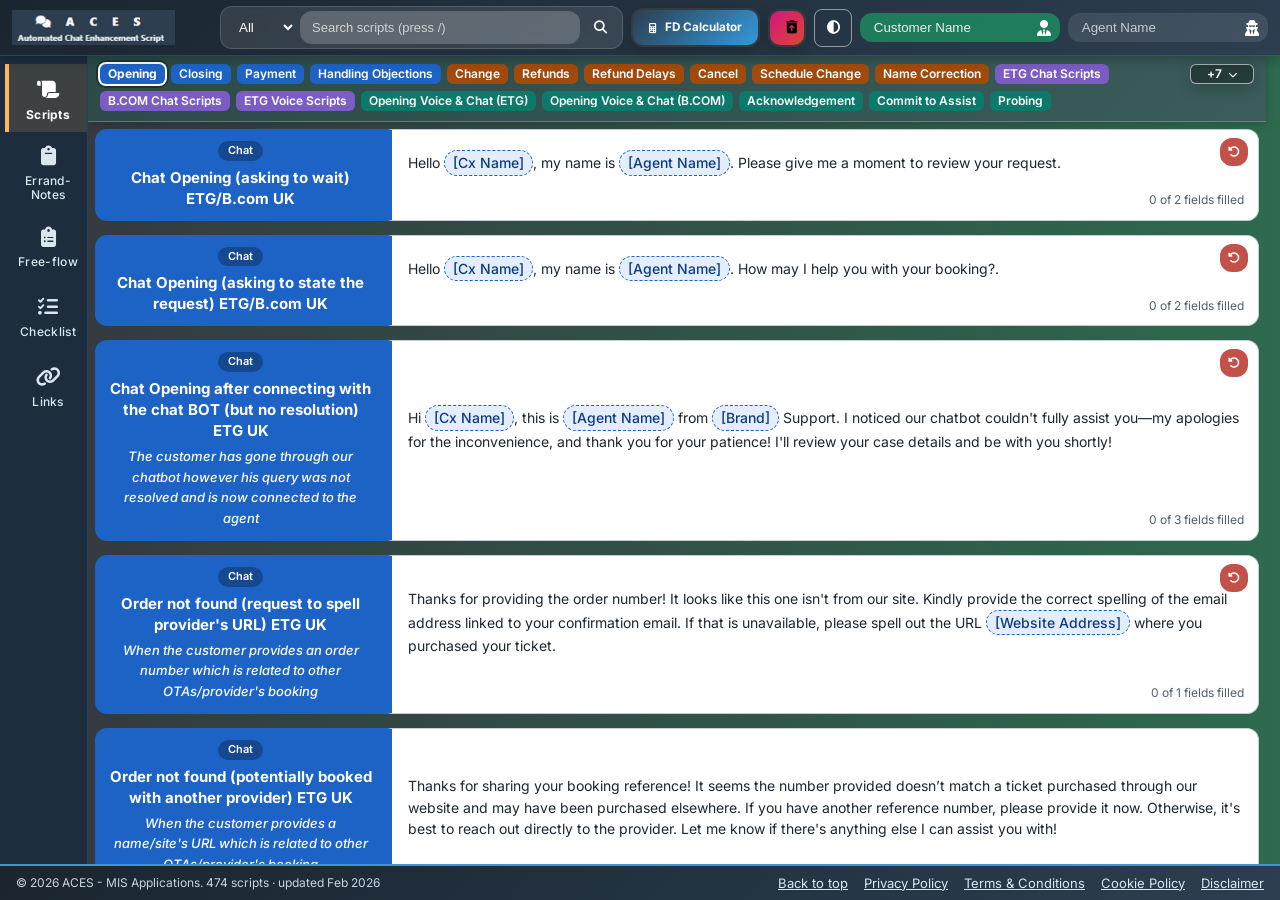
==== commit 548eddd7: "Adsense Policy Adherance" ====
--- a/index.html
+++ b/index.html
@@ -14,6 +14,9 @@
     <!-- AdSense library (units are placed by assets/js/ads.js; configure slots in assets/js/config.js) -->
      <script async src="https://pagead2.googlesyndication.com/pagead/js/adsbygoogle.js?client=ca-pub-6978764838614552"
      crossorigin="anonymous"></script>
+    <!-- Consent (Google Funding Choices). Publish a GDPR message in AdSense > Privacy & messaging, otherwise this stays inert. -->
+    <script async src="https://fundingchoicesmessages.google.com/i/pub-6978764838614552?ers=1"></script>
+    <script>(function(){function s(){if(!window.frames['googlefcPresent']){if(document.body){var i=document.createElement('iframe');i.style.cssText='width:0;height:0;border:none;z-index:-1000;left:-1000px;top:-1000px;display:none';i.name='googlefcPresent';document.body.appendChild(i);}else{setTimeout(s,0);}}}s();})();</script>
 </head>
 <body>
     <a class="skip-link" href="#main-content">Skip to content</a>
@@ -49,7 +52,7 @@
                 <i class="fa-solid fa-user-tie"></i>
             </div>
             <div class="agent-user-input">
-                <input type="text" id="user" placeholder="Agent Name" aria-label="Agent name" autocomplete="nickname">
+                <input type="text" id="user" placeholder="Agent Name" aria-label="Agent Name" autocomplete="nickname">
                 <i class="fa-solid fa-user-secret"></i>
             </div>
         </div>
@@ -93,9 +96,7 @@
             <main class="main-page" id="main-content" tabindex="-1">
                 <!--Freeflow Notes-->
                 <div class="sub-page" id="notes-page">
-                    <div class="freeflow-header">
-                        Freeflow Notes
-                    </div>
+                    <h2 class="sr-only">Freeflow Notes</h2>
                     <div class="freeflow-toolbar">
                         <button class="freeflow-tool-btn" id="ff-copy-btn" data-track="freeflow.copy" title="Copy to clipboard"><i class="fa-solid fa-copy"></i> Copy</button>
                         <button class="freeflow-tool-btn" id="ff-download-btn" data-track="freeflow.save" title="Download as text file"><i class="fa-solid fa-download"></i> Save</button>
@@ -103,8 +104,10 @@
                         <button class="freeflow-clear-btn" id="ff-clear-btn" data-track="freeflow.clear"><i class="fa-solid fa-trash"></i> Clear</button>
                         <span class="freeflow-char-count" id="ff-char-count">0 characters</span>
                     </div>
-                    <div class="freeflow-input">
-                        <textarea name="freeflow-textarea" id="ff-txt" aria-label="Freeflow notes" placeholder="Your notes here..."></textarea>
+                    <div class="freeflow-body">
+                        <div class="freeflow-input">
+                            <textarea name="freeflow-textarea" id="ff-txt" aria-label="Freeflow notes" placeholder="Your notes here..."></textarea>
+                        </div>
                     </div>
                 </div>
                 <!--Freeflow Notes End-->
@@ -271,7 +274,7 @@
                 <!--Script Page-->
                 <div class="sub-page active" id="script-page">
                     <div class="script-nav-container">
-                        <div class="skeleton skeleton-tabs" aria-hidden="true"><span></span><span></span><span></span><span></span><span></span></div>
+                        <div class="skeleton skeleton-tabs" aria-hidden="true"><span></span><span></span><span></span><span></span><span></span><span></span><span></span><span></span><span></span><span></span><span></span><span></span></div>
                     </div>
                     <p id="search-count" class="search-count" role="status"></p>
                     <div class="script-canvas" aria-busy="true"><div class="skeleton" aria-hidden="true"><div class="sk-row"><div class="sk-title"></div><div class="sk-stack"><div class="sk-card"></div><div class="sk-card"></div></div></div><div class="sk-row"><div class="sk-title"></div><div class="sk-stack"><div class="sk-card"></div></div></div><div class="sk-row"><div class="sk-title"></div><div class="sk-stack"><div class="sk-card"></div><div class="sk-card"></div><div class="sk-card"></div></div></div></div>
@@ -347,6 +350,7 @@
 
     <script src="assets/js/config.js"></script>
     <script src="assets/js/tracker.js"></script>
+    <script src="assets/js/ga-bridge.js"></script><!-- forwards tracker events to GA4 (tag is injected by Netlify) -->
     <script src="assets/js/data.js"></script>
     <script src="assets/js/search.js"></script>
     <script src="scripts-data.js" defer></script><!-- generated fallback for file:// use; see tools/build-data.mjs -->
@@ -361,6 +365,7 @@
     <script src="assets/js/tabs.js" defer></script>
     <script src="assets/js/app.js" defer></script>
     <script src="assets/js/freeflow.js" defer></script>
+    <script src="assets/js/session.js" defer></script><!-- version check every 10 min + input snapshot/restore -->
 </body>
 
 </html>
--- a/links-style.css
+++ b/links-style.css
@@ -12,26 +12,31 @@
 }
 
 .links-container {
-    padding: 2rem;
-    max-width: 1200px;
-    margin: 0 auto;
+    flex: 1 1 auto;
+    display: flex;
+    align-items: center;        /* vertical centre of the free space */
+    justify-content: center;    /* horizontal centre */
+    padding: 1rem 1.5rem;
+    min-height: 0;
 }
 
+/* four compact columns, centred as a block */
 .links-btn-container {
     display: grid;
-    grid-template-columns: repeat(auto-fill, minmax(300px, 1fr));
-    gap: 1.5rem;
-    margin-top: 1rem;
+    grid-template-columns: repeat(4, minmax(0, 1fr));
+    gap: 0.75rem;
+    width: min(100%, 980px);
+    margin: 0 auto;
 }
 
 .link-list {
     position: relative;
     background: linear-gradient(135deg, #1b7dbe, #024175);
     border: none;
-    border-radius: 12px;
+    border-radius: 10px;
     overflow: hidden;
     transition: all 0.3s ease;
-    box-shadow: 0 4px 15px rgba(0, 0, 0, 0.1);
+    box-shadow: 0 3px 10px rgba(0, 0, 0, 0.12);
     height: 100%;
     width: 100%;
     opacity: 0;
@@ -49,7 +54,7 @@
 }
 
 .link-list:hover {
-    transform: translateY(-5px);
+    transform: translateY(-3px);
     box-shadow: 0 8px 25px rgba(0, 0, 0, 0.2);
 }
 
@@ -78,7 +83,8 @@
 .link-list a {
     display: flex;
     align-items: center;
-    padding: 1.2rem;
+    padding: 0.65rem 0.8rem;
+    min-height: 3.6rem;
     color: white;
     text-decoration: none;
     position: relative;
@@ -88,8 +94,9 @@
 }
 
 .link-list i {
-    font-size: 1.5rem;
-    margin-right: 1rem;
+    font-size: 1.1rem;
+    margin-right: 0.6rem;
+    flex: none;
     transition: transform 0.3s ease;
 }
 
@@ -98,7 +105,8 @@
 }
 
 .link-list h3 {
-    font-size: 1rem;
+    font-size: 0.82rem;
+    line-height: 1.3;
     font-weight: 500;
     transition: transform 0.3s ease;
 }
@@ -146,31 +154,22 @@
     color: #ffffff;
 }
 
+/* Page frame: the Links page fills the scroll area so the tiles can centre vertically; the ad strip (when filled) sits at the bottom */
+#links-page.active {
+    display: flex;
+    flex-direction: column;
+    min-height: 100%;
+}
+
+#links-page.active > .ad-links { flex: none; }
+
 /* Responsive adjustments */
-@media (max-width: 768px) {
-    .links-btn-container {
-        grid-template-columns: repeat(auto-fill, minmax(250px, 1fr));
-    }
-    
-    .links-container {
-        padding: 1rem;
-    }
+@media (max-width: 900px) {
+    .links-btn-container { grid-template-columns: repeat(2, minmax(0, 1fr)); width: min(100%, 560px); }
 }
 
 @media (max-width: 480px) {
-    .links-btn-container {
-        grid-template-columns: 1fr;
-    }
-    
-    .link-list a {
-        padding: 1rem;
-    }
-    
-    .link-list i {
-        font-size: 1.2rem;
-    }
-    
-    .link-list h3 {
-        font-size: 0.9rem;
-    }
-}+    .links-container { padding: 0.75rem; }
+    .links-btn-container { grid-template-columns: 1fr; }
+    .link-list a { padding: 0.6rem 0.75rem; }
+}
--- a/assets/css/aces-upgrade.css
+++ b/assets/css/aces-upgrade.css
@@ -34,10 +34,11 @@
 
 /* Cards: neutral surface, channel colour on the left edge, no layout shift on hover */
 .script-card-sub.active { gap:6px; }
-.card-module { position:relative; background:var(--surface); color:var(--ink); font-size:var(--fs-body); font-weight:400; line-height:1.55; border:1px solid var(--line); border-left:6px solid var(--ge, var(--line-strong)); border-radius:0 var(--radius) var(--radius) 0; padding:12px 16px 48px; cursor:pointer; transition:box-shadow .15s; }
+.card-module { position:relative; background:var(--surface); color:var(--ink); font-size:var(--fs-body); font-weight:400; line-height:1.55; border:1px solid var(--line); border-left:6px solid var(--ge, var(--line-strong)); border-radius:0 var(--radius) var(--radius) 0; padding:12px 16px; cursor:pointer; transition:box-shadow .15s; }
 .card-module:hover { transform:none; background:var(--surface); box-shadow:0 0 0 2px var(--accent), 0 3px 10px var(--lift); }
 .card-module.copying { pointer-events:auto; opacity:1; }
-.card-module[data-progress]::after { content:attr(data-progress); position:absolute; right:14px; bottom:15px; font-size:var(--fs-cap); color:var(--muted); }
+.card-module[data-progress] { padding-bottom:36px; }
+.card-module[data-progress]::after { content:attr(data-progress); position:absolute; right:14px; bottom:10px; font-size:var(--fs-cap); color:var(--muted); }
 .card-module[data-ready]::after { color:var(--ok); font-weight:600; }
 .module-reset-button { min-width:28px; min-height:28px; background:var(--danger); font-size:12px; }
 .copy-tooltip { font-size:13px; padding:6px 10px; }
@@ -122,25 +123,54 @@
 .side-panel .nav-item.active h3 { font-weight:700; }
 .nav-tooltip { display:none; }
 
-/* ===== Tab groups ===== */
-.script-nav-container { display:flex; flex-wrap:wrap; justify-content:flex-start; gap:8px; padding:8px 12px 12px; margin-bottom:0; border-bottom:1px solid rgba(255,255,255,.25); }
-.tab-group { position:relative; }
-.script-nav-container .group-btn { display:inline-flex; align-items:center; gap:8px; min-height:40px; margin:0; padding:6px 14px; border:2px solid transparent; border-radius:10px; background:var(--g); color:#fff; font-size:14px; font-weight:600; letter-spacing:0; box-shadow:none; cursor:pointer; }
-.script-nav-container .group-btn:hover:not(.active) { background:var(--g); color:#fff; box-shadow:0 0 0 2px rgba(255,255,255,.7); }
-.tab-group.is-current .group-btn { border-color:#fff; }
-.tab-group[data-updates] .group-label::after { content:""; display:inline-block; width:8px; height:8px; margin-left:6px; border-radius:50%; background:#fff; box-shadow:0 0 0 2px var(--ok); }
-.group-cur { max-width:160px; overflow:hidden; text-overflow:ellipsis; white-space:nowrap; font-size:13px; font-weight:400; }
-.group-cur:not(:empty)::before { content:"· "; }
-.group-btn i { font-size:11px; }
-.tab-group.open .group-btn i { transform:rotate(180deg); }
-.tab-menu { position:absolute; top:calc(100% + 6px); left:0; z-index:130; min-width:250px; max-width:min(360px,90vw); max-height:70vh; overflow-y:auto; padding:6px; background:var(--surface); border:1px solid var(--line); border-top:4px solid var(--g); border-radius:10px; box-shadow:0 10px 28px var(--lift); }
-.tab-menu:not([hidden]) { display:flex; flex-direction:column; gap:2px; }
-.tab-menu::before { content:""; position:absolute; left:0; right:0; top:-12px; height:12px; }
-.tab-group:nth-last-child(-n+2) .tab-menu { left:auto; right:0; }
-.script-nav-container .tab-menu .nav-btn { display:flex; align-items:center; justify-content:space-between; gap:8px; width:100%; min-height:40px; margin:0; padding:8px 12px; border:0; border-left:4px solid transparent; border-radius:6px; background:transparent; color:var(--ink); font-size:14px; font-weight:500; letter-spacing:0; text-align:left; box-shadow:none; animation:none; cursor:pointer; }
-.script-nav-container .tab-menu .nav-btn:hover:not(.active) { background:var(--field-bg); color:var(--field-ink); }
-.script-nav-container .tab-menu .nav-btn.active { background:var(--field-bg); color:var(--field-ink); border-left-color:var(--ge); font-weight:700; }
-.tab-menu .nav-badge { position:static; flex:none; }
+/* ===== Script tabs ===== */
+/* Script tabs: one small chip per tab, coloured by its group, in a two-row rail. When the chips need more rows the rail grows downward
+   over the page (no layout shift) by exactly the missing rows. Sizes are variables: --tb-h is the chip height, --tb-px its side padding. */
+.script-nav-container { --tb-h:20px; --tb-gap:6px; --tb-row-gap:7px; --tb-px:8px; --tb-font:12px; --tb-max:240px;
+  position:sticky; top:0; z-index:100; flex:none; height:var(--rail-h, auto); margin:0; padding:0; border:0; box-shadow:none; }
+.tab-rail { position:absolute; left:0; right:0; top:0; display:flex; align-items:flex-start; gap:8px; padding:8px 12px 10px; background:inherit;
+  border-bottom:1px solid rgba(255,255,255,.25); box-shadow:0 2px 8px rgba(0,0,0,.2); transition:box-shadow .35s ease; }
+.tab-rail.is-open { box-shadow:0 18px 32px rgba(0,0,0,.42), 0 2px 8px rgba(0,0,0,.2); }
+/* the clip is the window: 2 rows when closed, every row when open. 4px of padding (cancelled by the margin) keeps rings and badges from being cut off */
+.tab-clip { flex:1 1 0; min-width:0; box-sizing:border-box; margin:-4px; padding:4px; overflow:hidden; height:calc(var(--clip-h) + 8px);
+  transition:height .38s cubic-bezier(.22,.8,.2,1); scrollbar-width:thin; }
+.tab-clip.is-scroll { overflow-y:auto; overscroll-behavior:contain; }
+.tab-list { position:relative; display:flex; flex-wrap:wrap; gap:var(--tb-row-gap) var(--tb-gap); transform:translateY(calc(var(--shift, 0px) * -1));
+  transition:transform .38s cubic-bezier(.22,.8,.2,1); }
+.tab-rail.is-measuring .tab-clip { height:auto !important; }
+.tab-rail.is-measuring .tab-list { transform:none !important; }
+.tab-rail.no-anim, .tab-rail.no-anim * { transition:none !important; }
+
+.script-nav-container .tab-list .tab-btn { position:relative; display:inline-flex; align-items:center; flex:none; max-width:min(var(--tb-max), 100%); height:var(--tb-h); min-height:0; margin:0; padding:0 var(--tb-px);
+  border:0; border-radius:6px; background:var(--g); color:#fff; font-family:inherit; font-size:var(--tb-font); font-weight:600; line-height:1; letter-spacing:0; white-space:nowrap; box-shadow:none; cursor:pointer;
+  transition:transform .18s cubic-bezier(.2,.8,.2,1), box-shadow .2s ease; }
+.tab-btn > span:first-child { min-width:0; overflow:hidden; text-overflow:ellipsis; }
+.script-nav-container .tab-list .tab-btn:hover:not(.active) { background:var(--g); color:#fff; box-shadow:0 0 0 2px rgba(255,255,255,.75); transform:translateY(-1px); }
+.script-nav-container .tab-list .tab-btn.active { background:var(--g); color:#fff; font-weight:700; box-shadow:0 0 0 2px #fff, 0 0 0 4px rgba(0,0,0,.3); }   /* ring + weight: not colour alone */
+.script-nav-container .tab-list .tab-btn:active { transform:scale(.97); }
+.script-nav-container .tab-list .tab-btn:focus-visible, .tab-toggle:focus-visible { outline:3px solid #ffd27a; outline-offset:2px; }
+.tab-list .nav-badge { top:-5px; right:-5px; width:12px; height:12px; font-size:9px; color:#0b3d1e; box-shadow:0 0 0 2px var(--g); }
+
+.script-nav-container .tab-toggle { position:relative; flex:none; display:inline-flex; align-items:center; justify-content:center; gap:5px; width:64px; height:var(--tb-h); margin:0; padding:0;
+  border:1px solid rgba(255,255,255,.6); border-radius:6px; background:rgba(0,0,0,.35); color:#fff; font-family:inherit; font-size:var(--tb-font); font-weight:600; line-height:1; cursor:pointer;
+  transition:background-color .2s ease, transform .18s ease; }
+.script-nav-container .tab-toggle[hidden] { display:none; }
+.script-nav-container .tab-toggle:hover { background:rgba(0,0,0,.55); color:#fff; }
+.script-nav-container .tab-toggle:active { transform:scale(.96); }
+.script-nav-container .tab-toggle i { font-size:9px; transition:transform .38s cubic-bezier(.22,.8,.2,1); }
+.tab-rail.is-open .tab-toggle i { transform:rotate(180deg); }
+
+/* chips that were hidden drop in one after another as the rail opens */
+@keyframes tab-drop { from { opacity:0; transform:translateY(-8px) scale(.94); } to { opacity:1; transform:none; } }
+.tab-rail.is-open .tab-btn[data-extra] { animation:tab-drop .32s cubic-bezier(.2,.8,.2,1) backwards; animation-delay:calc(min(var(--n, 0), 14) * 16ms + 60ms); }
+
+/* phones: half of the old 44px target = 22px chips, with an invisible hit area that brings the real target to about 34px */
+@media (max-width:768px) { .script-nav-container { --tb-h:22px; } }
+@media (max-width:480px) { .script-nav-container { --tb-font:11px; --tb-px:6px; --tb-max:100%; } }   /* more chips per row on narrow phones, so the open rail stays short */
+@media (pointer:coarse) {
+  .script-nav-container { --tb-row-gap:10px; --tb-gap:7px; }
+  .tab-list .tab-btn::after, .tab-toggle::after { content:""; position:absolute; inset:-5px -3px; }
+}
 
 /* ===== Script headers: gap between them, colour-coded by group, channel as text ===== */
 .script-module.active { row-gap:0; }
@@ -150,11 +180,6 @@
 .script-title-voice.active::before { content:"Voice"; }
 .script-title-chat h4, .script-title-voice h4 { font-size:var(--fs-title); }
 .script-title-chat p, .script-title-voice p { font-size:13px; color:#fff; }
-
-/* ===== Cards: real Copy button ===== */
-.card-copy { position:absolute; left:14px; bottom:8px; min-height:32px; padding:0 16px; border:1px solid var(--accent); border-radius:8px; background:var(--surface); color:var(--accent); font:600 13px/1 inherit; font-family:inherit; cursor:pointer; }
-.card-copy:hover { background:var(--field-bg); }
-.card-module[data-ready] .card-copy { background:var(--ok); border-color:var(--ok); color:var(--surface); }
 
 /* ===== Footer ===== */
 .footer-bottom { align-items:center; }
@@ -176,23 +201,15 @@
   .side-panel .nav-item h3 { font-size:11px; }
   .head-banner { padding:6px 8px; gap:6px; }
   input, select, textarea, .card-module { font-size:16px; }
-  .script-nav-container { gap:6px; padding:8px; position:sticky; }
-  .script-nav-container .group-btn { min-height:44px; }
-  .group-cur { max-width:110px; }
-  .tab-menu { position:fixed; left:0; right:0; top:auto; bottom:calc(var(--bar-h) + env(safe-area-inset-bottom)); max-width:none; max-height:60dvh; border-radius:16px 16px 0 0; z-index:200; }
-  .tab-menu::before { display:none; }
-  .tab-group:nth-last-child(-n+2) .tab-menu { left:0; right:0; }
-  .tab-group.open::before { content:""; position:fixed; inset:0; background:rgba(0,0,0,.5); z-index:150; }
-  .script-nav-container .tab-menu .nav-btn { min-height:48px; font-size:16px; }
   .script-module.active { grid-template-columns:1fr; row-gap:0; }
   .script-title-chat.active, .script-title-voice.active { grid-column:1; flex-direction:row; flex-wrap:wrap; justify-content:flex-start; align-items:center; gap:4px 10px; margin-top:14px; padding:10px 14px; text-align:left; border-radius:var(--radius) var(--radius) 0 0; }
   .script-title-chat.active::before, .script-title-voice.active::before { margin:0; }
   .script-title-chat.active p, .script-title-voice.active p { flex-basis:100%; padding-top:0; }
   .script-card-sub.active { grid-column:1; }
-  .card-module { padding-bottom:60px; border-radius:0; }
+  .card-module { border-radius:0; }
+  .card-module[data-progress] { padding-bottom:40px; }
   .script-card-sub.active .card-module:last-child { border-radius:0 0 var(--radius) var(--radius); }
-  .card-copy { min-height:44px; padding:0 22px; font-size:15px; }
-  .card-module[data-progress]::after { bottom:22px; }
+  .card-module[data-progress]::after { bottom:12px; }
   .module-reset-button { min-width:44px; min-height:44px; }
   .freeflow-tool-btn, .freeflow-clear-btn, .copy-button, .clear-button, .archive-button, .archive-action-btn { min-height:44px; }
   .legal-toggle { display:inline-flex; min-height:44px; }
@@ -205,8 +222,8 @@
 
 /* ===== Skeleton loader ===== */
 .skeleton { display:grid; gap:14px; padding:4px 12px; }
-.skeleton-tabs { display:flex; flex-wrap:wrap; gap:8px; padding:8px 12px; }
-.skeleton-tabs span { width:120px; height:40px; }
+.skeleton-tabs { display:flex; flex-wrap:wrap; gap:7px 6px; padding:8px 12px 10px; }
+.skeleton-tabs span { width:84px; height:20px; border-radius:6px; }
 .sk-row { display:grid; grid-template-columns:1fr 3fr; gap:14px; }
 .sk-stack { display:grid; gap:6px; }
 .sk-title { min-height:120px; }
@@ -239,28 +256,9 @@
   .sk-row { grid-template-columns:1fr; } .sk-title { min-height:56px; }
 }
 
-/* ===== Motion: group buttons and sub-navigation ===== */
-.script-nav-container .group-btn { transition:transform .22s cubic-bezier(.2,.8,.2,1), box-shadow .25s ease, border-color .2s ease; }
-.script-nav-container .group-btn:hover:not(.active), .tab-group.open .group-btn { transform:translateY(-2px); box-shadow:0 8px 16px rgba(0,0,0,.35), 0 0 0 2px rgba(255,255,255,.75); }
-.script-nav-container .group-btn:active { transform:translateY(0) scale(.98); }
-.group-btn i { transition:transform .28s cubic-bezier(.2,.8,.2,1); }
-.tab-menu { display:flex; flex-direction:column; gap:2px; visibility:hidden; opacity:0; pointer-events:none; transform:translateY(-8px) scale(.97); transform-origin:top left; transition:opacity .2s ease, transform .24s cubic-bezier(.2,.8,.2,1), visibility 0s linear .24s; }
-.tab-group:nth-last-child(-n+2) .tab-menu { transform-origin:top right; }
-.tab-group.open .tab-menu { visibility:visible; opacity:1; pointer-events:auto; transform:none; transition-delay:0s; }
-@keyframes tab-in { from { opacity:0; transform:translateX(-10px); } to { opacity:1; transform:none; } }
-.script-nav-container .tab-group.open .tab-menu .nav-btn { animation:tab-in .26s cubic-bezier(.2,.8,.2,1) backwards; animation-delay:calc(var(--i, 0) * 24ms + 30ms); }
-.script-nav-container .tab-menu .nav-btn { transition:background-color .18s ease, color .18s ease, padding-left .2s cubic-bezier(.2,.8,.2,1), border-color .2s ease; }
-.script-nav-container .tab-menu .nav-btn:hover:not(.active) { padding-left:16px; border-left-color:var(--ge); }
-@media (max-width:768px) {
-  .tab-menu, .tab-group:nth-last-child(-n+2) .tab-menu { transform:translateY(28px); transform-origin:bottom center; }
-  .tab-group.open .tab-menu { transform:none; }
-  .tab-group::before { content:""; position:fixed; inset:0; background:rgba(0,0,0,.5); z-index:150; opacity:0; pointer-events:none; transition:opacity .25s ease; }
-  .tab-group.open::before { opacity:1; pointer-events:auto; }
-}
 
 /* ===== Ads ===== */
 .search-active .ad-banner { display:none; }
-.card-copy[hidden] { display:none; }
 
 /* ===== Freeflow notes: premium + accessibility tools ===== */
 .ff-extras { display:flex; flex-wrap:wrap; align-items:center; gap:8px; padding:8px 12px; }
@@ -304,7 +302,7 @@
 
 /* ===== Scrollbars: slim pill, soft at rest, brighter and thicker on hover and while scrolling ===== */
 :root { --sb-rest:rgba(160,205,255,.38); --sb-hover:rgba(160,205,255,.62); --sb-hot:rgba(160,205,255,.92); --sb-track:rgba(0,0,0,.2); }
-textarea, .tab-menu, .legal-links, .archived-table-container, .checklist-canvas { --sb-rest:var(--line-strong); --sb-hover:var(--line-strong); --sb-hot:var(--accent); --sb-track:rgba(128,140,152,.14); }
+textarea, .tab-clip, .legal-links, .archived-table-container, .checklist-canvas { --sb-rest:var(--line-strong); --sb-hover:var(--line-strong); --sb-hot:var(--accent); --sb-track:rgba(128,140,152,.14); }
 ::-webkit-scrollbar { width:14px; height:14px; }
 ::-webkit-scrollbar-track { background-color:var(--sb-track); background-clip:padding-box; border:4px solid transparent; border-radius:999px; }
 ::-webkit-scrollbar-thumb { background-color:var(--sb-rest); background-clip:padding-box; border:5px solid transparent; border-radius:999px; transition:background-color .3s ease, border-width .25s ease; }
@@ -313,3 +311,53 @@
 ::-webkit-scrollbar-thumb:active { background-color:#fff; border-width:2px; }
 ::-webkit-scrollbar-corner { background:transparent; }
 @supports not selector(::-webkit-scrollbar) { * { scrollbar-width:thin; scrollbar-color:var(--sb-hover) transparent; } }
+
+/* ===== Round 6: in-feed ads, Links ad strip, Freeflow layout, update toast ===== */
+
+/* In-feed units sit between cards (or between script entries, spanning both grid columns). Generous margins keep them away from the
+   click-to-copy cards so a tap meant for a script can never land on an ad. Hidden while searching. */
+.ad-feed { grid-column:1 / -1; flex:none; }
+.ad-feed.is-filled { margin:18px 0; }
+.ad-links.is-filled { margin:8px 16px 16px; }
+.search-active .ad-feed { display:none; }
+
+/* Freeflow notes: tools + (optional) thin ad strip + text area [+ 20% ad column]. The page is scroll-locked; only the textarea scrolls. */
+body[data-page="notes"] .main-page { overflow-y:hidden !important; scrollbar-gutter:auto; }
+#notes-page.active { display:flex; flex-direction:column; height:100%; min-height:0; overflow:hidden; }
+#notes-page.active > * { flex:none; }
+#notes-page.active > .freeflow-body { flex:1 1 0; min-height:0; }
+#notes-page .freeflow-toolbar { position:static; padding:8px 16px 4px; border-bottom:0; }
+#notes-page .ff-extras { padding:0 16px 8px; background:#2c3e50; border-bottom:1px solid rgba(255,255,255,.08); }
+#notes-page .ff-note { flex:1 1 280px; }
+.freeflow-body { display:grid; grid-template-columns:minmax(0,1fr) 0; column-gap:0; padding:12px 16px; min-height:0; transition:grid-template-columns .35s ease, column-gap .35s ease; }
+.freeflow-body.has-side { grid-template-columns:minmax(0,1fr) 20%; column-gap:12px; }
+#notes-page .freeflow-input { height:auto; min-height:0; padding:0; }
+#notes-page .freeflow-input textarea { height:100%; min-height:0; }
+
+/* Freeflow strip: one row, label inline so the strip is only as tall as the ad plus a hair of padding */
+.ad-ff-bar { display:flex; align-items:center; justify-content:center; gap:10px; }
+.ad-ff-bar .ad-label { margin:0; flex:none; }
+.ad-ff-bar.is-filled { margin:0; padding:3px 16px; border-width:1px 0; border-radius:0; max-height:80px; }
+
+/* Freeflow column: keeps the grid's full height, never grows the page. Zero width until filled; hidden (not clipped) if it stops fitting. */
+.ad-ff-side { grid-column:2; max-height:none; min-height:0; overflow:hidden; display:flex; flex-direction:column; align-items:center; justify-content:flex-start; }
+.ad-ff-side.is-filled { max-height:none; margin:0; padding:6px; border-radius:8px; }
+.ad-ff-side.is-oversize { visibility:hidden; }
+.ad-ff-side ins { max-width:100%; }
+
+@media (max-width:768px) { .freeflow-body { padding:8px; } }
+
+/* Update toast: bottom-left, above the footer; announced politely */
+.aces-toast { position:fixed; left:calc(88px + 16px); bottom:calc(var(--foot-h, 36px) + 14px); z-index:400; max-width:min(420px, calc(100vw - 32px)); padding:10px 14px; border-radius:10px; background:#1a252f; color:#fff; font-size:14px; line-height:1.4; border:1px solid rgba(255,255,255,.35); box-shadow:0 10px 28px rgba(0,0,0,.45); opacity:0; transform:translateY(8px); pointer-events:none; transition:opacity .25s ease, transform .25s ease; }
+.aces-toast.show { opacity:1; transform:none; pointer-events:auto; }
+.aces-toast button { margin-left:12px; min-height:32px; padding:0 14px; border:0; border-radius:8px; background:#fff; color:#1c2630; font-weight:600; cursor:pointer; }
+@media (max-width:768px) { .aces-toast { left:12px; right:12px; bottom:calc(var(--foot-h, 40px) + var(--bar-h, 60px) + env(safe-area-inset-bottom) + 12px); max-width:none; } }
+
+/* ---- V7 AdSense compliance: slots are visible, labelled and sized BEFORE the request (no 0-height / opacity:0 boxes, no clipping).
+   Only a confirmed-unfilled slot collapses. Wider gaps keep ads away from the click-to-copy cards. ---- */
+.ad-slot, .ad-slot.is-filled, .ad-slot.is-leaving { max-height:none; overflow:visible; opacity:1; transition:none; min-height:150px;
+  margin:40px 12px; padding:8px; border:1px solid rgba(255,255,255,.22); border-radius:8px; }
+.ad-end, .ad-end.is-filled { min-height:290px; margin:48px 12px 24px; }
+.ad-feed, .ad-feed.is-filled { margin:44px 0; }
+.ad-slot.is-empty, .ad-slot[hidden] { display:none; }
+@media (max-width:768px) { .ad-feed, .ad-feed.is-filled { margin:52px 0; } }
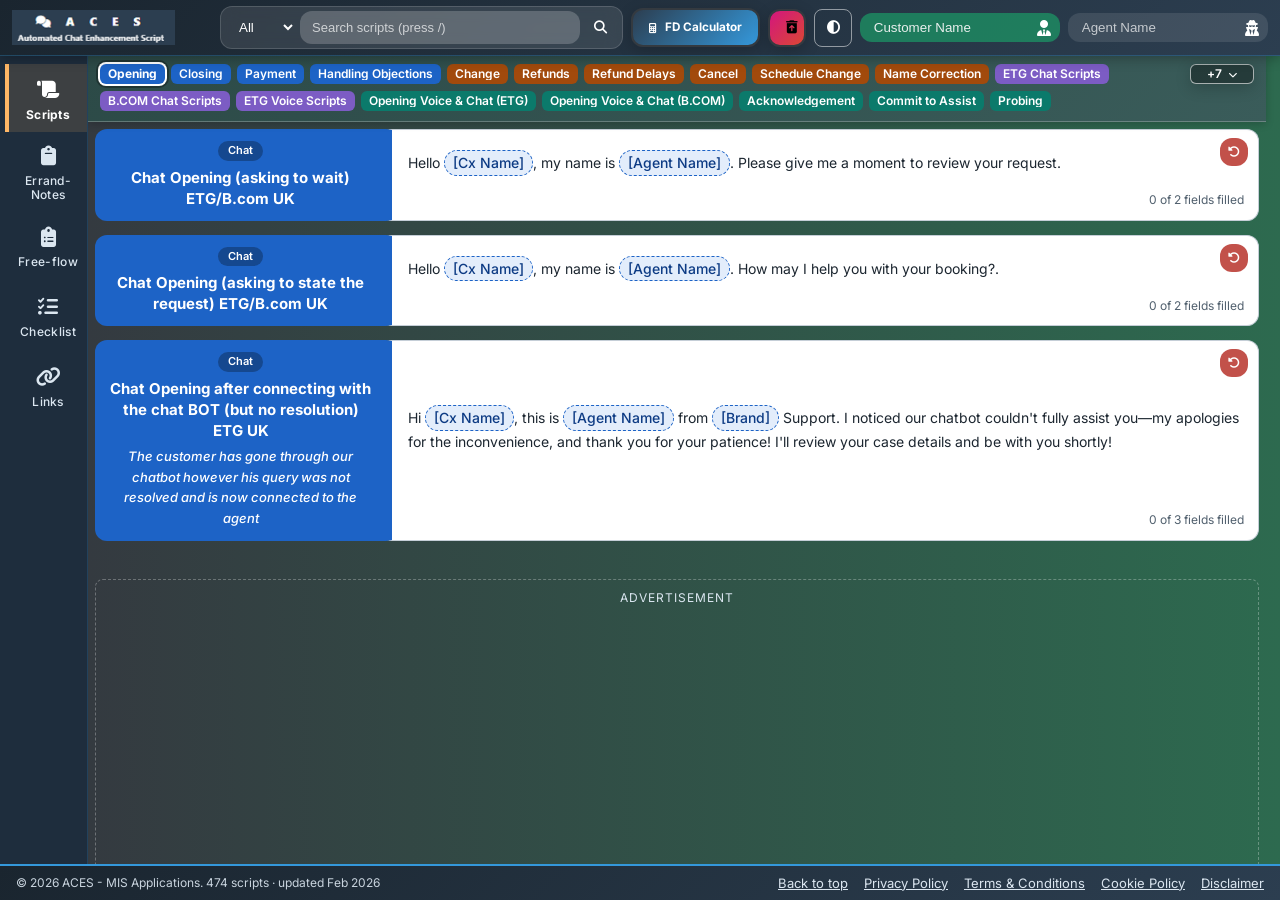
==== commit 2812bd54: "Add PLacement Strat" ====
--- a/index.html
+++ b/index.html
@@ -14,9 +14,6 @@
     <!-- AdSense library (units are placed by assets/js/ads.js; configure slots in assets/js/config.js) -->
      <script async src="https://pagead2.googlesyndication.com/pagead/js/adsbygoogle.js?client=ca-pub-6978764838614552"
      crossorigin="anonymous"></script>
-    <!-- Consent (Google Funding Choices). Publish a GDPR message in AdSense > Privacy & messaging, otherwise this stays inert. -->
-    <script async src="https://fundingchoicesmessages.google.com/i/pub-6978764838614552?ers=1"></script>
-    <script>(function(){function s(){if(!window.frames['googlefcPresent']){if(document.body){var i=document.createElement('iframe');i.style.cssText='width:0;height:0;border:none;z-index:-1000;left:-1000px;top:-1000px;display:none';i.name='googlefcPresent';document.body.appendChild(i);}else{setTimeout(s,0);}}}s();})();</script>
 </head>
 <body>
     <a class="skip-link" href="#main-content">Skip to content</a>
--- a/assets/css/aces-upgrade.css
+++ b/assets/css/aces-upgrade.css
@@ -353,11 +353,15 @@
 .aces-toast button { margin-left:12px; min-height:32px; padding:0 14px; border:0; border-radius:8px; background:#fff; color:#1c2630; font-weight:600; cursor:pointer; }
 @media (max-width:768px) { .aces-toast { left:12px; right:12px; bottom:calc(var(--foot-h, 40px) + var(--bar-h, 60px) + env(safe-area-inset-bottom) + 12px); max-width:none; } }
 
-/* ---- V7 AdSense compliance: slots are visible, labelled and sized BEFORE the request (no 0-height / opacity:0 boxes, no clipping).
-   Only a confirmed-unfilled slot collapses. Wider gaps keep ads away from the click-to-copy cards. ---- */
-.ad-slot, .ad-slot.is-filled, .ad-slot.is-leaving { max-height:none; overflow:visible; opacity:1; transition:none; min-height:150px;
-  margin:40px 12px; padding:8px; border:1px solid rgba(255,255,255,.22); border-radius:8px; }
-.ad-end, .ad-end.is-filled { min-height:290px; margin:48px 12px 24px; }
-.ad-feed, .ad-feed.is-filled { margin:44px 0; }
-.ad-slot.is-empty, .ad-slot[hidden] { display:none; }
-@media (max-width:768px) { .ad-feed, .ad-feed.is-filled { margin:52px 0; } }
+/* ===== Round 8: reserved ad boxes (nothing moves when an ad arrives), rectangle width cap, bigger Freeflow strip ===== */
+.ad-slot.is-reserved { max-height:none; opacity:1; min-height:calc(var(--ad-reserve, 0px) + var(--ad-chrome, 44px)); margin:24px 12px; padding:8px;
+  border:1px dashed rgba(255,255,255,.28); border-radius:8px; }                      /* blank + labelled "Advertisement" until the unit is requested */
+.ad-slot.is-reserved.is-filled { border-style:solid; border-color:rgba(255,255,255,.22); }
+.ad-slot .ad-box { max-width:var(--ad-box-max, none); min-height:var(--ad-reserve, 0px); margin:0 auto; display:flex; align-items:center; justify-content:center; }
+.ad-slot .ad-box ins.adsbygoogle { width:100%; }
+.ad-feed.is-reserved { margin:24px 0; }                                              /* 24px clear of the click-to-copy cards: a tap meant for a script never lands on an ad */
+.ad-links.is-reserved { margin:8px 16px 16px; }
+.ad-ff-bar.is-reserved { --ad-chrome:10px; display:flex; margin:0; padding:3px 16px; border-width:1px 0; border-radius:0; max-height:none; }
+.ad-ff-side.is-reserved { --ad-chrome:44px; margin:0; padding:6px; border-radius:8px; }
+.ad-slot.is-empty { display:none !important; }
+.search-active .ad-feed, .search-active .ad-end { display:none; }
